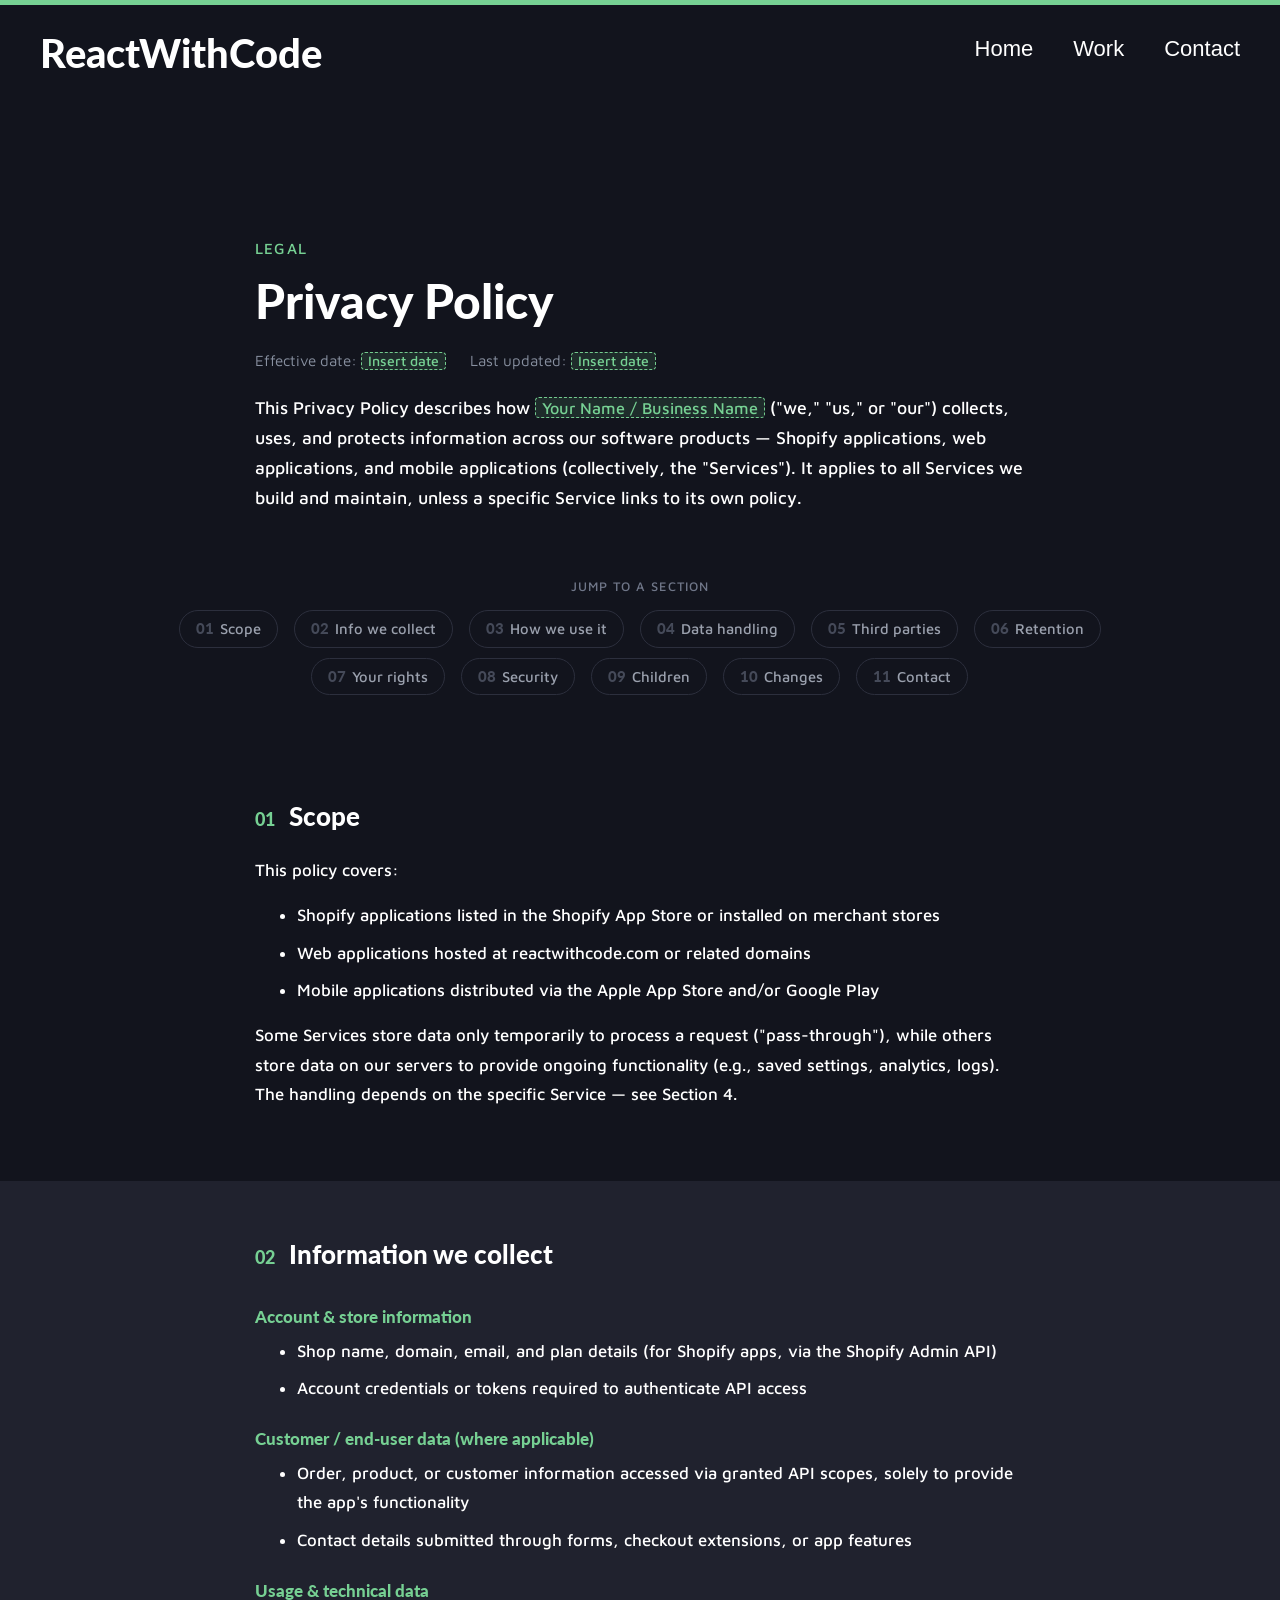
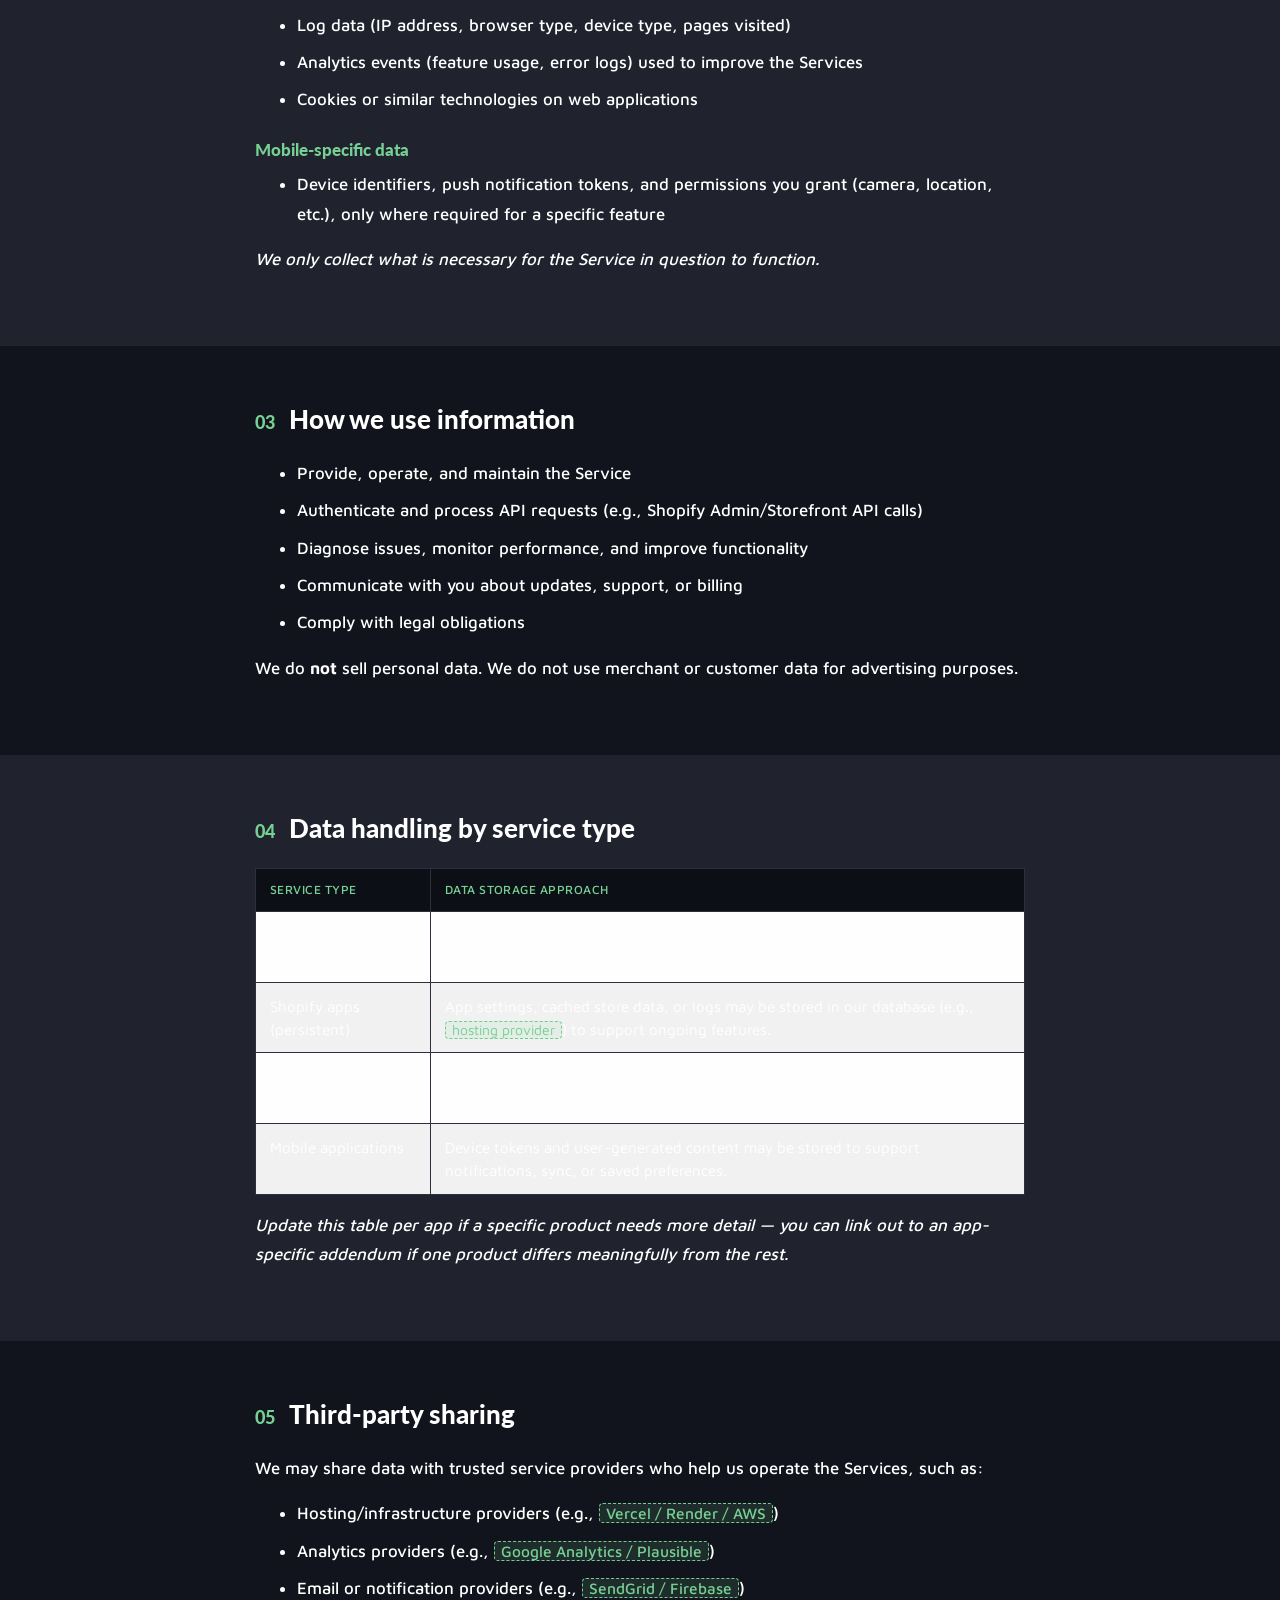
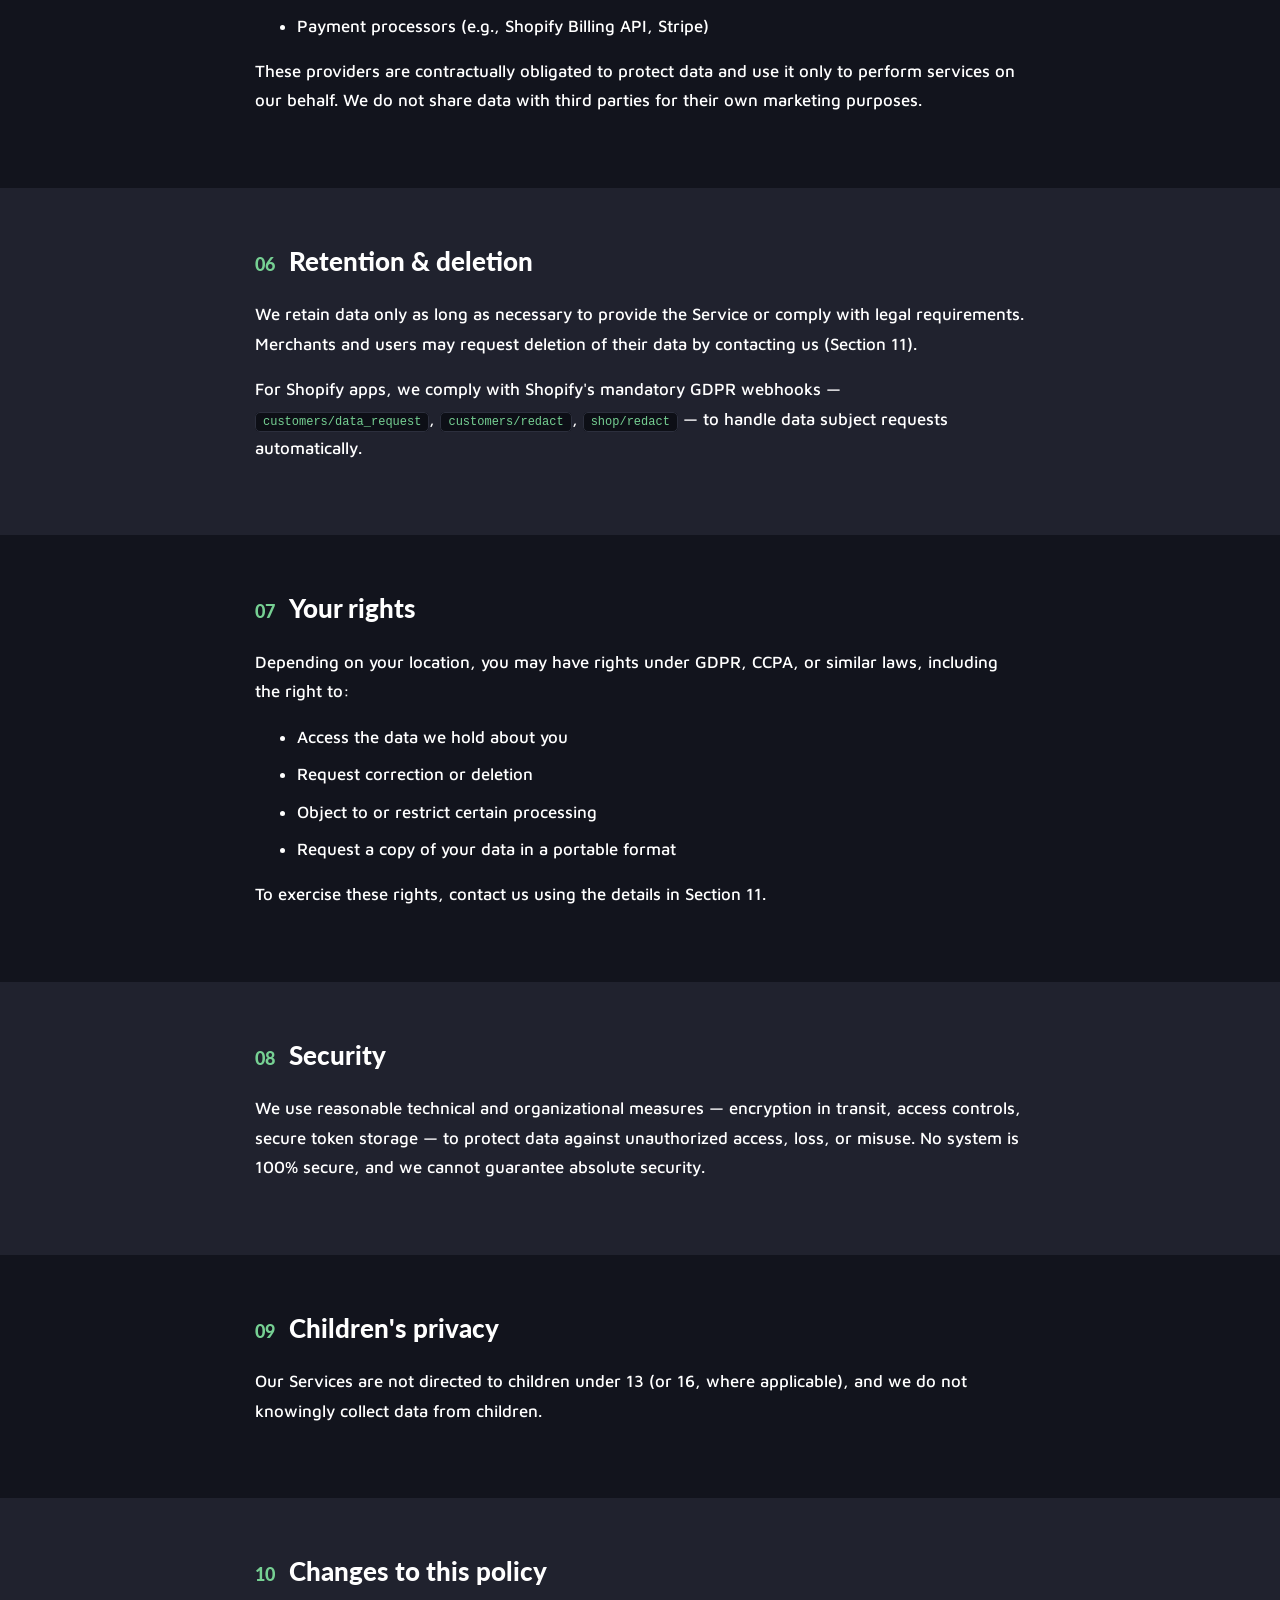
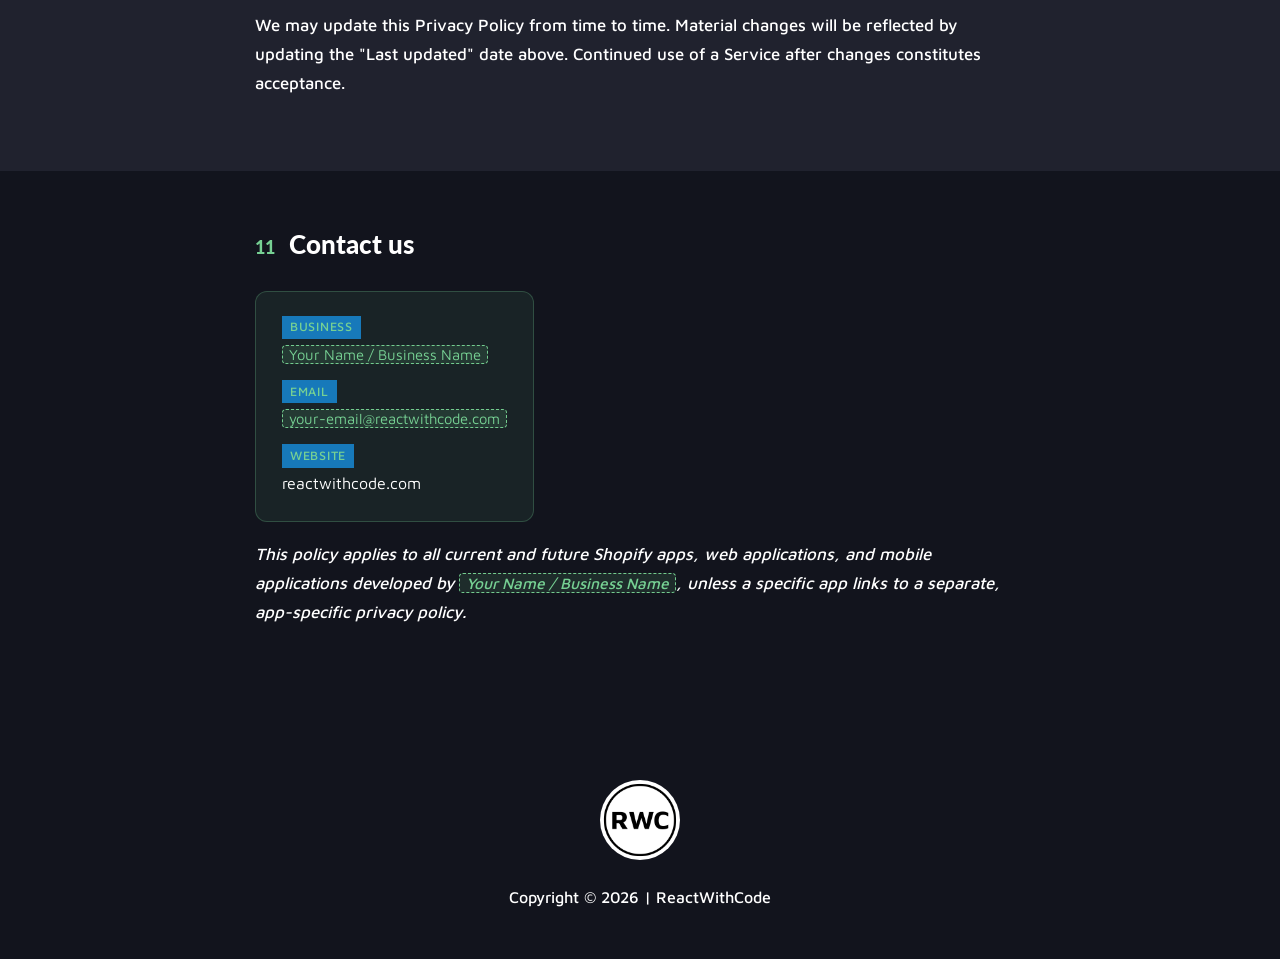
==== privacy-policy.html @ 23c9fe78 "Add privacy policy page" ====
<!DOCTYPE html>
<html>

<head>
	<meta charset="utf-8">
	<meta http-equiv="X-UA-Compatible" content="IE=edge">
	<meta name="viewport" content="width=device-width,initial-scale=1,minimum-scale=1, maximum-scale=1" />
	<title>Privacy Policy | ReactWithCode</title>
	<link rel="icon" type="image/x-icon" href="/assets/images/RWC-logo.png">

	<link rel="stylesheet" href="bower_components/foundation-sites/dist/css/foundation.min.css">
	<script src="bower_components/foundation-sites/dist/js/foundation.min.js" charset="utf-8"></script>
	<script src="bower_components/normalize-css/normalize.css" charset="utf-8"></script>

	<link rel="stylesheet" href="https://maxcdn.bootstrapcdn.com/font-awesome/4.7.0/css/font-awesome.min.css">
	<link href="https://fonts.googleapis.com/css?family=Lato:300,400,700,900" rel="stylesheet">
	<link href="https://fonts.googleapis.com/css?family=Maven+Pro:400,500" rel="stylesheet">
	<link rel="stylesheet" href="assets/fonts/foundation-icons/foundation-icons.css">
	<link rel="stylesheet" href="assets/styles/styles.css">

	<!-- Google tag (gtag.js) -->
	<script async src="https://www.googletagmanager.com/gtag/js?id=G-HP51W07BEM"></script>
	<script>
	  window.dataLayer = window.dataLayer || [];
	  function gtag(){dataLayer.push(arguments);}
	  gtag('js', new Date());
	  gtag('config', 'G-HP51W07BEM');
	</script>

	<style>
		/* ===== Page-specific additions only — everything else inherits assets/styles/styles.css ===== */

		#policy-hero{
			margin-top: 8em;
			background-color: #12141D;
			padding: 0 2em 3em;
		}
		#policy-hero .eyebrow{
			color: #76D093;
			font-family: "Maven Pro", sans-serif;
			font-weight: 500;
			font-size: .95em;
			text-transform: uppercase;
			letter-spacing: .08em;
			margin-bottom: .5em;
		}
		#policy-hero h1{
			color: #fff;
			font-family: "Lato", sans-serif;
			font-weight: 900;
			font-size: 3em;
			margin-bottom: .3em;
		}
		#policy-hero .doc-meta{
			color: #8890a0;
			font-family: "Maven Pro", sans-serif;
			font-size: .95em;
			display: flex;
			gap: 24px;
			flex-wrap: wrap;
			margin-bottom: 1.4em;
		}
		#policy-hero .doc-meta b{ color: #76D093; font-weight: 500; }
		#policy-hero p.intro{
			color: #fff;
			font-family: "Maven Pro", sans-serif;
			font-weight: 500;
			font-size: 1.1em;
			max-width: 70ch;
			line-height: 1.7;
		}

		#policy-toc{
			background-color: #12141D;
			padding: 0 2em 3em;
		}
		#policy-toc .toc-label{
			font-family: "Maven Pro", sans-serif;
			font-weight: 500;
			text-transform: uppercase;
			letter-spacing: .08em;
			font-size: .8em;
			color: #6f7688;
			margin-bottom: 14px;
			text-align: center;
		}
		#policy-toc ul{
			list-style: none;
			margin: 0; padding: 0;
			display: flex;
			flex-wrap: wrap;
			justify-content: center;
			gap: 10px 16px;
		}
		#policy-toc ul li{ padding: 0; }
		#policy-toc a{
			font-family: "Maven Pro", sans-serif;
			font-weight: 500;
			font-size: .92em;
			color: #9aa0ad;
			border: 1px solid #2c2f3d;
			border-radius: 20px;
			padding: 6px 16px;
			display: inline-block;
			transition: color .3s ease, border-color .3s ease;
		}
		#policy-toc a:hover{ color: #76D093; border-color: #76D093; }
		#policy-toc a .n{ font-family: "Lato", sans-serif; font-weight: 900; margin-right: 6px; color: #454a59; }
		#policy-toc a:hover .n{ color: #76D093; }

		.policy-section{
			padding: 3.5em 2em;
		}
		.policy-section:nth-of-type(odd){ background-color: #12141D; }
		.policy-section:nth-of-type(even){ background-color: #20222E; }

		.policy-section .sec-head{
			display: flex;
			align-items: baseline;
			gap: 14px;
			margin-bottom: .8em;
		}
		.policy-section .sec-num{
			font-family: "Lato", sans-serif;
			font-weight: 900;
			color: #76D093;
			font-size: 1.1em;
		}
		.policy-section h2{
			color: #fff;
			font-family: "Lato", sans-serif;
			font-weight: 900;
			font-size: 1.6em;
			text-align: left;
		}
		.policy-section h3.sub{
			color: #76D093;
			font-family: "Lato", sans-serif;
			font-weight: 900;
			font-size: 1.05em;
			margin: 1.4em 0 .5em;
		}
		.policy-section p, .policy-section li{
			color: #fff;
			font-family: "Maven Pro", sans-serif;
			font-weight: 500;
			font-size: 1.05em;
			line-height: 1.75;
		}
		.policy-section ul{ padding-left: 22px; margin-bottom: 1em; }
		.policy-section li{ margin-bottom: 8px; }

		.policy-fill{
			background: rgba(118,208,147,0.12);
			border: 1px dashed #73CB8E;
			color: #76D093;
			padding: 0 6px;
			border-radius: 4px;
			font-family: "Maven Pro", sans-serif;
			font-size: .92em;
		}
		code.policy-inline{
			font-family: monospace;
			background: #0d0f16;
			border: 1px solid #2c2f3d;
			color: #76D093;
			padding: 2px 7px;
			border-radius: 5px;
			font-size: .88em;
		}

		table.policy-matrix{
			width: 100%;
			border-collapse: collapse;
			margin-top: 12px;
			font-size: .95em;
		}
		table.policy-matrix th, table.policy-matrix td{
			border: 1px solid #2c2f3d;
			padding: 12px 14px;
			text-align: left;
			vertical-align: top;
			color: #fff;
			font-family: "Maven Pro", sans-serif;
		}
		table.policy-matrix th{
			background: #0d0f16;
			font-weight: 500;
			color: #76D093;
			font-size: .8em;
			text-transform: uppercase;
			letter-spacing: .04em;
		}

		.policy-note{
			margin-top: 14px;
			font-size: .88em;
			color: #6f7688;
			font-style: italic;
			font-family: "Maven Pro", sans-serif;
		}

		.policy-contact-card{
			display: inline-block;
			background: rgba(118,208,147,0.08);
			border: 1px solid rgba(118,208,147,0.25);
			border-radius: 12px;
			padding: 22px 26px;
			margin-top: 8px;
		}
		.policy-contact-card div{ margin-bottom: 4px; font-size: 1em; color: #fff; font-family: "Maven Pro", sans-serif; }
		.policy-contact-card .label{
			font-family: "Maven Pro", sans-serif;
			font-weight: 500;
			color: #76D093;
			font-size: .78em;
			text-transform: uppercase;
			letter-spacing: .06em;
			margin-bottom: 3px;
		}
		.policy-contact-card a{ color: #fff; }
		.policy-contact-card a:hover{ color: #00C6A7; }

		@media only screen and (max-width: 670px){
			#policy-hero{ margin-top: 6em; padding: 0 1.2em 2em; }
			#policy-hero h1{ font-size: 2em; }
			.policy-section{ padding: 2.4em 1.2em; }
		}
	</style>

</head>

<body>
	<div class="wrapper">

		<div class="thin-bar"></div>

		<nav class="menu-container">
			<input type="checkbox" aria-label="Toggle menu" />
			<span></span>
			<span></span>
			<span></span>

			<a href="/" class="menu-logo">
				<h2>ReactWithCode</h2>
			</a>

			<div class="menu">
				<ul></ul>
				<ul>
					<li><a href="/">Home</a></li>
					<li><a href="/#work">Work</a></li>
					<li><a href="/#footer-cta">Contact</a></li>
				</ul>
			</div>
		</nav>

		<section id="policy-hero">
			<div class="row">
				<div class="small-12 large-8 large-offset-2 columns">
					<div class="eyebrow">Legal</div>
					<h1>Privacy Policy</h1>
					<div class="doc-meta">
						<span>Effective date: <b><span class="policy-fill">Insert date</span></b></span>
						<span>Last updated: <b><span class="policy-fill">Insert date</span></b></span>
					</div>
					<p class="intro">
						This Privacy Policy describes how <span class="policy-fill">Your Name / Business Name</span>
						("we," "us," or "our") collects, uses, and protects information across our software
						products — Shopify applications, web applications, and mobile applications
						(collectively, the "Services"). It applies to all Services we build and maintain,
						unless a specific Service links to its own policy.
					</p>
				</div>
			</div>
		</section>

		<section id="policy-toc">
			<div class="row">
				<div class="small-12 large-10 large-offset-1 columns">
					<div class="toc-label">Jump to a section</div>
					<ul>
						<li><a href="#scope"><span class="n">01</span>Scope</a></li>
						<li><a href="#collect"><span class="n">02</span>Info we collect</a></li>
						<li><a href="#use"><span class="n">03</span>How we use it</a></li>
						<li><a href="#handling"><span class="n">04</span>Data handling</a></li>
						<li><a href="#sharing"><span class="n">05</span>Third parties</a></li>
						<li><a href="#retention"><span class="n">06</span>Retention</a></li>
						<li><a href="#rights"><span class="n">07</span>Your rights</a></li>
						<li><a href="#security"><span class="n">08</span>Security</a></li>
						<li><a href="#children"><span class="n">09</span>Children</a></li>
						<li><a href="#changes"><span class="n">10</span>Changes</a></li>
						<li><a href="#contact"><span class="n">11</span>Contact</a></li>
					</ul>
				</div>
			</div>
		</section>

		<section class="policy-section" id="scope">
			<div class="row">
				<div class="small-12 large-8 large-offset-2 columns">
					<div class="sec-head"><span class="sec-num">01</span><h2>Scope</h2></div>
					<p>This policy covers:</p>
					<ul>
						<li>Shopify applications listed in the Shopify App Store or installed on merchant stores</li>
						<li>Web applications hosted at reactwithcode.com or related domains</li>
						<li>Mobile applications distributed via the Apple App Store and/or Google Play</li>
					</ul>
					<p>Some Services store data only temporarily to process a request ("pass-through"), while others store data on our servers to provide ongoing functionality (e.g., saved settings, analytics, logs). The handling depends on the specific Service — see Section 4.</p>
				</div>
			</div>
		</section>

		<section class="policy-section" id="collect">
			<div class="row">
				<div class="small-12 large-8 large-offset-2 columns">
					<div class="sec-head"><span class="sec-num">02</span><h2>Information we collect</h2></div>

					<h3 class="sub">Account &amp; store information</h3>
					<ul>
						<li>Shop name, domain, email, and plan details (for Shopify apps, via the Shopify Admin API)</li>
						<li>Account credentials or tokens required to authenticate API access</li>
					</ul>

					<h3 class="sub">Customer / end-user data (where applicable)</h3>
					<ul>
						<li>Order, product, or customer information accessed via granted API scopes, solely to provide the app's functionality</li>
						<li>Contact details submitted through forms, checkout extensions, or app features</li>
					</ul>

					<h3 class="sub">Usage &amp; technical data</h3>
					<ul>
						<li>Log data (IP address, browser type, device type, pages visited)</li>
						<li>Analytics events (feature usage, error logs) used to improve the Services</li>
						<li>Cookies or similar technologies on web applications</li>
					</ul>

					<h3 class="sub">Mobile-specific data</h3>
					<ul>
						<li>Device identifiers, push notification tokens, and permissions you grant (camera, location, etc.), only where required for a specific feature</li>
					</ul>

					<p class="policy-note">We only collect what is necessary for the Service in question to function.</p>
				</div>
			</div>
		</section>

		<section class="policy-section" id="use">
			<div class="row">
				<div class="small-12 large-8 large-offset-2 columns">
					<div class="sec-head"><span class="sec-num">03</span><h2>How we use information</h2></div>
					<ul>
						<li>Provide, operate, and maintain the Service</li>
						<li>Authenticate and process API requests (e.g., Shopify Admin/Storefront API calls)</li>
						<li>Diagnose issues, monitor performance, and improve functionality</li>
						<li>Communicate with you about updates, support, or billing</li>
						<li>Comply with legal obligations</li>
					</ul>
					<p>We do <strong>not</strong> sell personal data. We do not use merchant or customer data for advertising purposes.</p>
				</div>
			</div>
		</section>

		<section class="policy-section" id="handling">
			<div class="row">
				<div class="small-12 large-8 large-offset-2 columns">
					<div class="sec-head"><span class="sec-num">04</span><h2>Data handling by service type</h2></div>
					<table class="policy-matrix">
						<thead>
							<tr><th>Service type</th><th>Data storage approach</th></tr>
						</thead>
						<tbody>
							<tr>
								<td>Shopify apps (pass-through)</td>
								<td>Data is processed in-memory or transiently to fulfill a request and is not persisted on our servers beyond what's needed for the transaction.</td>
							</tr>
							<tr>
								<td>Shopify apps (persistent)</td>
								<td>App settings, cached store data, or logs may be stored in our database (e.g., <span class="policy-fill">hosting provider</span>) to support ongoing features.</td>
							</tr>
							<tr>
								<td>Web applications</td>
								<td>User-submitted data and analytics may be stored in our database to provide account features and improve the product.</td>
							</tr>
							<tr>
								<td>Mobile applications</td>
								<td>Device tokens and user-generated content may be stored to support notifications, sync, or saved preferences.</td>
							</tr>
						</tbody>
					</table>
					<p class="policy-note">Update this table per app if a specific product needs more detail — you can link out to an app-specific addendum if one product differs meaningfully from the rest.</p>
				</div>
			</div>
		</section>

		<section class="policy-section" id="sharing">
			<div class="row">
				<div class="small-12 large-8 large-offset-2 columns">
					<div class="sec-head"><span class="sec-num">05</span><h2>Third-party sharing</h2></div>
					<p>We may share data with trusted service providers who help us operate the Services, such as:</p>
					<ul>
						<li>Hosting/infrastructure providers (e.g., <span class="policy-fill">Vercel / Render / AWS</span>)</li>
						<li>Analytics providers (e.g., <span class="policy-fill">Google Analytics / Plausible</span>)</li>
						<li>Email or notification providers (e.g., <span class="policy-fill">SendGrid / Firebase</span>)</li>
						<li>Payment processors (e.g., Shopify Billing API, Stripe)</li>
					</ul>
					<p>These providers are contractually obligated to protect data and use it only to perform services on our behalf. We do not share data with third parties for their own marketing purposes.</p>
				</div>
			</div>
		</section>

		<section class="policy-section" id="retention">
			<div class="row">
				<div class="small-12 large-8 large-offset-2 columns">
					<div class="sec-head"><span class="sec-num">06</span><h2>Retention &amp; deletion</h2></div>
					<p>We retain data only as long as necessary to provide the Service or comply with legal requirements. Merchants and users may request deletion of their data by contacting us (Section 11).</p>
					<p>For Shopify apps, we comply with Shopify's mandatory GDPR webhooks — <code class="policy-inline">customers/data_request</code>, <code class="policy-inline">customers/redact</code>, <code class="policy-inline">shop/redact</code> — to handle data subject requests automatically.</p>
				</div>
			</div>
		</section>

		<section class="policy-section" id="rights">
			<div class="row">
				<div class="small-12 large-8 large-offset-2 columns">
					<div class="sec-head"><span class="sec-num">07</span><h2>Your rights</h2></div>
					<p>Depending on your location, you may have rights under GDPR, CCPA, or similar laws, including the right to:</p>
					<ul>
						<li>Access the data we hold about you</li>
						<li>Request correction or deletion</li>
						<li>Object to or restrict certain processing</li>
						<li>Request a copy of your data in a portable format</li>
					</ul>
					<p>To exercise these rights, contact us using the details in Section 11.</p>
				</div>
			</div>
		</section>

		<section class="policy-section" id="security">
			<div class="row">
				<div class="small-12 large-8 large-offset-2 columns">
					<div class="sec-head"><span class="sec-num">08</span><h2>Security</h2></div>
					<p>We use reasonable technical and organizational measures — encryption in transit, access controls, secure token storage — to protect data against unauthorized access, loss, or misuse. No system is 100% secure, and we cannot guarantee absolute security.</p>
				</div>
			</div>
		</section>

		<section class="policy-section" id="children">
			<div class="row">
				<div class="small-12 large-8 large-offset-2 columns">
					<div class="sec-head"><span class="sec-num">09</span><h2>Children's privacy</h2></div>
					<p>Our Services are not directed to children under 13 (or 16, where applicable), and we do not knowingly collect data from children.</p>
				</div>
			</div>
		</section>

		<section class="policy-section" id="changes">
			<div class="row">
				<div class="small-12 large-8 large-offset-2 columns">
					<div class="sec-head"><span class="sec-num">10</span><h2>Changes to this policy</h2></div>
					<p>We may update this Privacy Policy from time to time. Material changes will be reflected by updating the "Last updated" date above. Continued use of a Service after changes constitutes acceptance.</p>
				</div>
			</div>
		</section>

		<section class="policy-section" id="contact">
			<div class="row">
				<div class="small-12 large-8 large-offset-2 columns">
					<div class="sec-head"><span class="sec-num">11</span><h2>Contact us</h2></div>
					<div class="policy-contact-card">
						<div class="label">Business</div>
						<div><span class="policy-fill">Your Name / Business Name</span></div>
						<div class="label" style="margin-top:10px;">Email</div>
						<div><span class="policy-fill">your-email@reactwithcode.com</span></div>
						<div class="label" style="margin-top:10px;">Website</div>
						<div><a href="https://reactwithcode.com">reactwithcode.com</a></div>
					</div>
					<p class="policy-note" style="margin-top:18px;">This policy applies to all current and future Shopify apps, web applications, and mobile applications developed by <span class="policy-fill">Your Name / Business Name</span>, unless a specific app links to a separate, app-specific privacy policy.</p>
				</div>
			</div>
		</section>

		<footer id="footer">
			<div class="row text-center">
				<div class="small-12 medium-6 medium-offset-3 columns">
					<img src="assets/images/RWC-logo.png" alt="ReactWithCode Logo" class="footer-logo">
					<p id="copyright">Copyright &copy; 2026 | ReactWithCode</p>
				</div>
			</div>
		</footer>

	</div>
</body>

</html>
---- assets/styles/styles.css ----
@import url('https://fonts.googleapis.com/css?family=Roboto:100,300,300i,400,700');

/*********** Global Styles********/

body, html {
		background-color: #12141D;
}

h1, h2, h3, h4, h5, h6 {
	font-family: "Lato", sans-serif !important;
	font-weight: 900 !important;
}

.wrapper {
	background: #12141D
}

.img-circle {
		border-radius: 50%;
}

.my-button {
		font-size: 1em;
		line-height: normal;
		text-transform: uppercase;
		font-family: 'Lato', sans-serif;
		font-weight: 900;
		-webkit-transition: all .3s ease-in-out;
		transition: all .3s ease-in-out, color 0.2s 0.3s;
		letter-spacing: 0;
		border-radius: 45px;
		height: auto;
		padding: .8em 2.1em;
}

.my-button:hover {
	cursor: pointer;
	padding: .8em 2.7em;
}

.my-button:active,
.my-button:focus,
.my-button.active {
  background-image: none;
  outline: 0;
  -webkit-box-shadow: none;
          box-shadow: none;
}

.cf-turnstile {
	margin: -10px 0 15px 0;
}

/*#my-modal {
	display: none;
}

.my-form {
	margin-top: 20em;
}

.custombox-content {
	background: #212332;
}*/

/**********************************/

/* Navbar */


body {
	overflow-x: hidden;
	font-family: Sans-Serif;
	margin: 0;
  }
  
  .menu-container {
	position: relative;
	display: flex;
	align-items: center;
	margin-bottom: 20px;
	background: #12141d;
	color: #ffffff;
	padding: 20px;
	z-index: 1;
	-webkit-user-select: none;
	user-select: none;
	box-sizing: border-box;
  }
  
  .menu-logo {
	line-height: 0;
	margin: 0 20px;
  }
  
  .menu-logo img {
	max-height: 40px;
	max-width: 100px;
	flex-shrink: 0;
  }
  
  .menu-container a {
	text-decoration: none;
	color: #12141d;
	transition: color 0.3s ease;
  }
  
  .menu-container a:hover {
	color: #00C6A7;
  }
  
  .menu-container input {
	display: block;
	width: 35px;
	height: 25px;
	margin: 0;
	position: absolute;
	cursor: pointer;
	opacity: 0; /* hide this */
	z-index: 2; /* and place it over the hamburger */
	-webkit-touch-callout: none;
  }
  
  /* Burger menu */
  .menu-container span {
	display: block;
	width: 33px;
	height: 4px;
	margin-bottom: 5px;
	position: relative;
	background: #ffffff;
	border-radius: 3px;
	z-index: 1;
	transform-origin: 4px 0px;
	transition: transform 0.5s cubic-bezier(0.77,0.2,0.05,1.0),
				background 0.5s cubic-bezier(0.77,0.2,0.05,1.0),
				opacity 0.55s ease;
  }
  
  .menu-container span:first-child {
	transform-origin: 0% 0%;
  }
  
  .menu-container span:nth-child(3) {
	transform-origin: 0% 100%;
  }
  
  .menu-container input:checked ~ span {
	opacity: 1;
	transform: rotate(45deg) translate(3px,-1px);
	background: #12141d;
  }
  
  .menu-container input:checked ~ span:nth-child(4) {
	opacity: 0;
	transform: rotate(0deg) scale(0.2, 0.2);
  }
  
  .menu-container input:checked ~ span:nth-child(3) {
	transform: rotate(-45deg) translate(-5px,11px);
  }
  
  .menu ul {
	list-style: none;
  }
  
  .menu li {
	padding: 10px 0;
	font-size: 22px;
  }
  
  /* mobile styles */
  @media only screen and (max-width: 670px) { 
	.menu-container {
	  flex-direction: column;
	  align-items: flex-end;
	}
	
	.menu-logo {
	  position: absolute;
	  left: 0;
	  top: 50%;
	  transform: translateY(-50%);
	}
  
	.menu-logo img {
	  max-height: 30px;
	}
  
	.menu {
	  position: absolute;
	  box-sizing: border-box;
	  width: 300px;
	  right: -300px;
	  top: 0;
	  margin: -20px;
	  padding: 75px 50px 50px;
	  background: #ffffff;
	  -webkit-font-smoothing: antialiased;
	  /* to stop flickering of text in safari */
	  transform-origin: 0% 0%;
	  transform: translateX(0%);
	  transition: transform 0.5s cubic-bezier(0.77,0.2,0.05,1.0);
	}
  
	.menu-container input:checked ~ .menu {
	  transform: translateX(-100%);
	}

	.my-button {
		font-size: 0.8em;
	}
  }

  .modal {
    display: none; /* Hidden by default */
    position: fixed; /* Stay in place */
    z-index: 1; /* Sit on top */
    padding-top: 100px; /* Location of the box */
    left: 0;
    top: 0;
    width: 100%; /* Full width */
    height: 100%; /* Full height */
    overflow: auto; /* Enable scroll if needed */
    background-color: rgb(0,0,0); /* Fallback color */
    background-color: rgba(0,0,0,0.4); /* Black w/ opacity */
}

/* Modal Content */
.modal-content {
    background-color: #fefefe;
    margin: auto;
    padding: 20px;
    border: 1px solid #888;
    width: 50%;
}

/* The Close Button */
.close {
    color: #aaaaaa;
    float: right;
    font-size: 28px;
    font-weight: bold;
}

.close:hover,
.close:focus {
    color: #000;
    text-decoration: none;
    cursor: pointer;
}
  
  /* desktop styles */
  @media only screen and (min-width: 671px) { 
	.menu-container {
	  width: 100%;
	}
  
	.menu-container a {
	  color: #ffffff;
	}
  
	.menu-container input {
	  display: none;
	}
  
	/* Burger menu */
	.menu-container span {
	  display: none;
	}
  
	.menu {
	  position: relative;
	  width: 100%;
	  display: flex;
	  justify-content: space-between;
	}
  
	.menu ul {
	  display: flex;
	  padding: 0;
	}
  
	.menu li {
	  padding: 0 20px;
	}

	.my-button {
		font-size: 1em;
	}

  }


/*** thin bar ***/

.thin-bar {
		border-bottom: 5px solid rgb(118,208,147);
}


/*** About Section ***/

#about {
		margin-top: 10em;
		/* border: 1px solid #20222E; */
		background-color:  #12141D;
		padding-bottom: 1em;
}

#about img {
		max-width: 15em;
		position: relative;
		bottom: 7.5em;
}

#about .details {
		margin-top: -2em;
}

#about h2 {
		color: #fff;
		font-size: 3.8em;
		padding-bottom: 1em;
}

#about span {
		font-weight: 300;
		font-size: .7em;
}

#about h5 {
		color: #fff;
}

#about p {
		margin-top: 1em;
		color: #fff;
		font-family: "roboto";
		font-weight: 300;
}

.cta .cta-button {
		color: white;
		text-transform: uppercase;
		/* border: 2px solid #73CB8E; */
		border-radius: 50px;
		background: #73CB8E; 
}

.cta .cta-button:hover, .cta .cta-button:focus {
		box-shadow: 0 5px 11px 0 rgba(0, 0, 0, 0.18), 0 4px 14px 1px rgba(0, 0, 0, 0.15);
		background-color: white;
		color: #73CB8E;
}

#about i {
	margin-top: 2em;
}

.fa {
	font-size: 1.2em;
	padding: 0.1em 0.4em;
	color: #fff;
}

.fa:hover {
	cursor: pointer;
}

/*** Experience ***/
#experience {
	background-color: #20222E;
	padding: 6em 4em 5.6em;
}

#experience h2 {
	color: #fff;
	margin-bottom: .7em;
}

#experience .tag-line {
	color: white;
	font-size: 1.4em;
}

#experience i {
	color: #76D093;
	font-size: 4em;
}

#experience h3 {
	color: #fff;
}

.experience-topics p {
	color: #fff;
	font-family: "Maven pro", sans-serif;
	/*font-weight: 500;*/
}

.experience-topics ul li {
	list-style: none;
	color: #bbd2ff;
	font-family: "Maven pro", sans-serif;
	font-weight: 500;
}

/*** work ***/
#work {
	padding: 6em 4em 3em;
	background-color: #12141D;
}

#work h2 {
	color: #76D093;
	margin-bottom: .7em;
}


#work .tag-line {
	color: #fff;
	font-size: 1.4em;
	margin-bottom: 4em;
}

#work .work-row {
	margin-bottom: 5.5em;
}

.details h3 {
	color: #fff;
	text-transform: uppercase;
}

.details .platform{
	font-size: 0.8em;
	text-transform: uppercase;
	margin: 2em 0 -0.1em;
	font-family: "Maven pro", sans-serif;
	font-weight: 500;
	color: #76D093;
}

.details i {
	color: #76D093;
	margin-right: 1em;
}

.details p {
	color: #fff;
	font-family: "Maven pro", sans-serif;
	font-weight: 500;
	font-size: 1.2em;
	margin-bottom: 1.8em;
}

.details a, .details a:link, .details a:active{
		color:  #fff;
		/* border: 2px solid #76D093 !important; */
		background-color: #76D093;
}

.details a:hover, .details a:focus {
		/*box-shadow: 0 5px 11px 0 rgba(0, 0, 0, 0.18), 0 4px 14px 1px rgba(0, 0, 0, 0.15);*/
		background-color: #fff !important; 
		color:  #76D093;
}

label {
	color: #fff;
	font-family: "Maven pro", sans-serif;
	font-weight: 500;
	font-size: 1.2em;
	margin-bottom: 1em;
}

/*** teaching ***/
#teaching {
	padding: 6em 4em 3em;
}

#teaching h2 {
	color: #fff;
}

#teaching .tag-line {
	color: #fff;
	font-size: 1.4em;
}

#teaching .teaching-domains {
	height: 500px;
	width: auto;
	margin-top: -4em;
	margin-bottom: 2em;
}

/* Mobile responsive for teaching section */
@media only screen and (max-width: 670px) {
	#teaching {
		padding: 4em 2em 2em;
	}
	
	#teaching .tag-line {
		font-size: 1.1em;
		margin-bottom: 2em;
	}
	
	#teaching .teaching-domains {
		height: 350px;
		width: 100%;
		margin-top: -2em;
		overflow: hidden;
		margin-bottom: 2em;
	}
}





















/*** Footer Call-to-action ***/
#footer-cta {
	background-color: #20222E;
	padding: 6em 4em 5.6em;
}

#footer-cta h2 {
	color: white;
}

#footer-cta p {
	color: #fff;
	font-family: "Maven pro", sans-serif;
	font-weight: 500;
	font-size: 1.2em;
}

#startButtonDiv {
	margin-top: 3em;
}

#footer-cta a {
	background:  #76D093;
	/* border: 2px solid #fff; */
	border-radius: 45px; 
	color:  #fff;
}

#footer-cta a:hover {
	background:   #fff;
	color:  #76D093;
	box-shadow: 0 5px 11px 0 rgba(0, 0, 0, 0.18), 0 4px 14px 1px rgba(0, 0, 0, 0.15);
}

#footer-cta button {
	background:  #76D093;
	/* border: 2px solid #fff; */
	border-radius: 45px; 
	color:  #fff;
}

#footer-cta button:hover {
	background:   #fff;
	color:  #76D093;
	box-shadow: 0 5px 11px 0 rgba(0, 0, 0, 0.18), 0 4px 14px 1px rgba(0, 0, 0, 0.15);
}

/*** footer starts ***/

#footer {
	padding: 5em 4em 2em;
}

#footer #logo {
	background-color: #76D093;
	border-radius: 50%;
	color: #fff;
	padding: .4em;
	font-family: "Maven pro", sans-serif;
	font-size: 1.6em;
	font-weight: 500;
	display: inline;
}

#footer .footer-logo {
	width: 80px;
	height: 80px;
	margin-bottom: 1em;
	border-radius: 50%;
	background-color: #fff;
	display: block;
	margin-left: auto;
	margin-right: auto;
}

#footer #copyright {
	margin-top: 1.6em;
	font-family: "Maven pro", sans-serif;
	font-weight: 500;
	color: #fff;
}

/* Small addition for the footer legal link — not part of the base stylesheet */
#footer .footer-links{
	margin-top: .8em;
	margin-bottom: .4em;
}
#footer .footer-links a{
	color: #9aa0ad;
	font-family: "Maven Pro", sans-serif;
	font-weight: 500;
	font-size: .9em;
	transition: color .3s ease;
}
#footer .footer-links a:hover{
	color: #76D093;
}
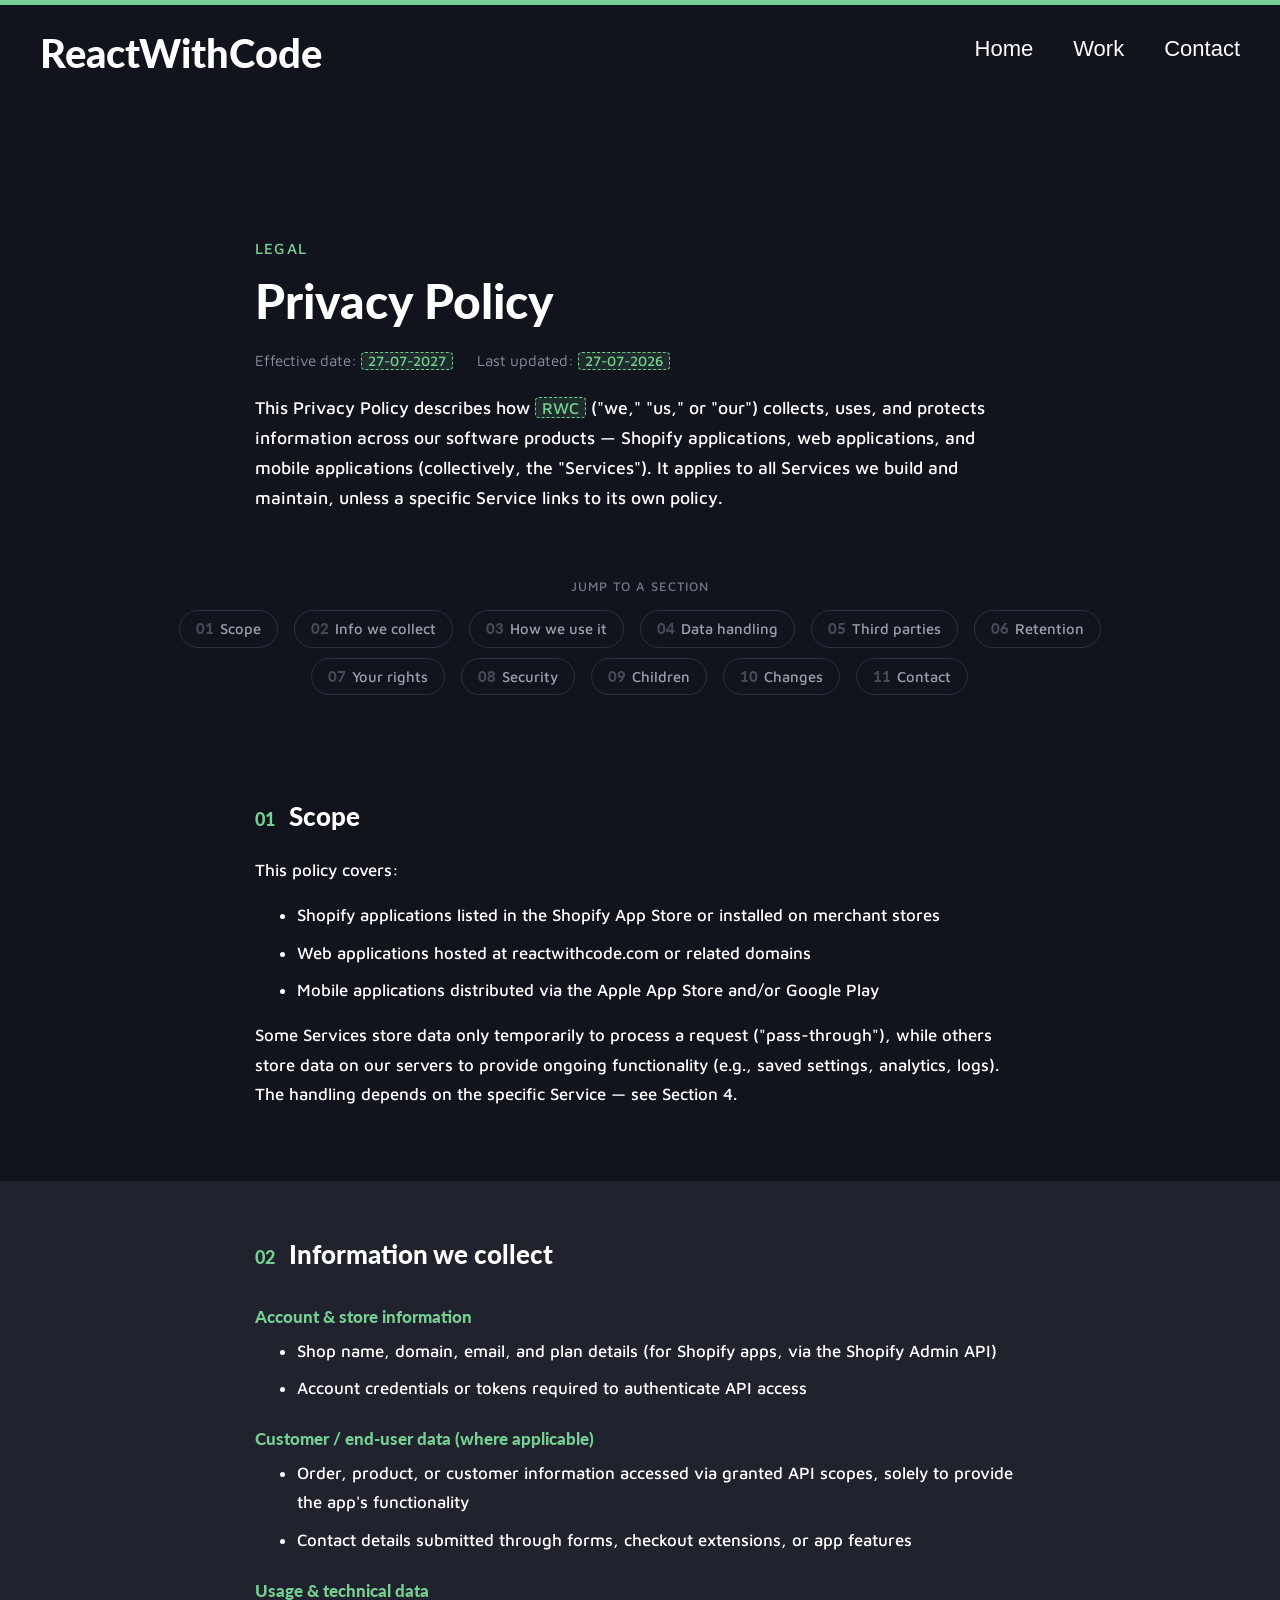
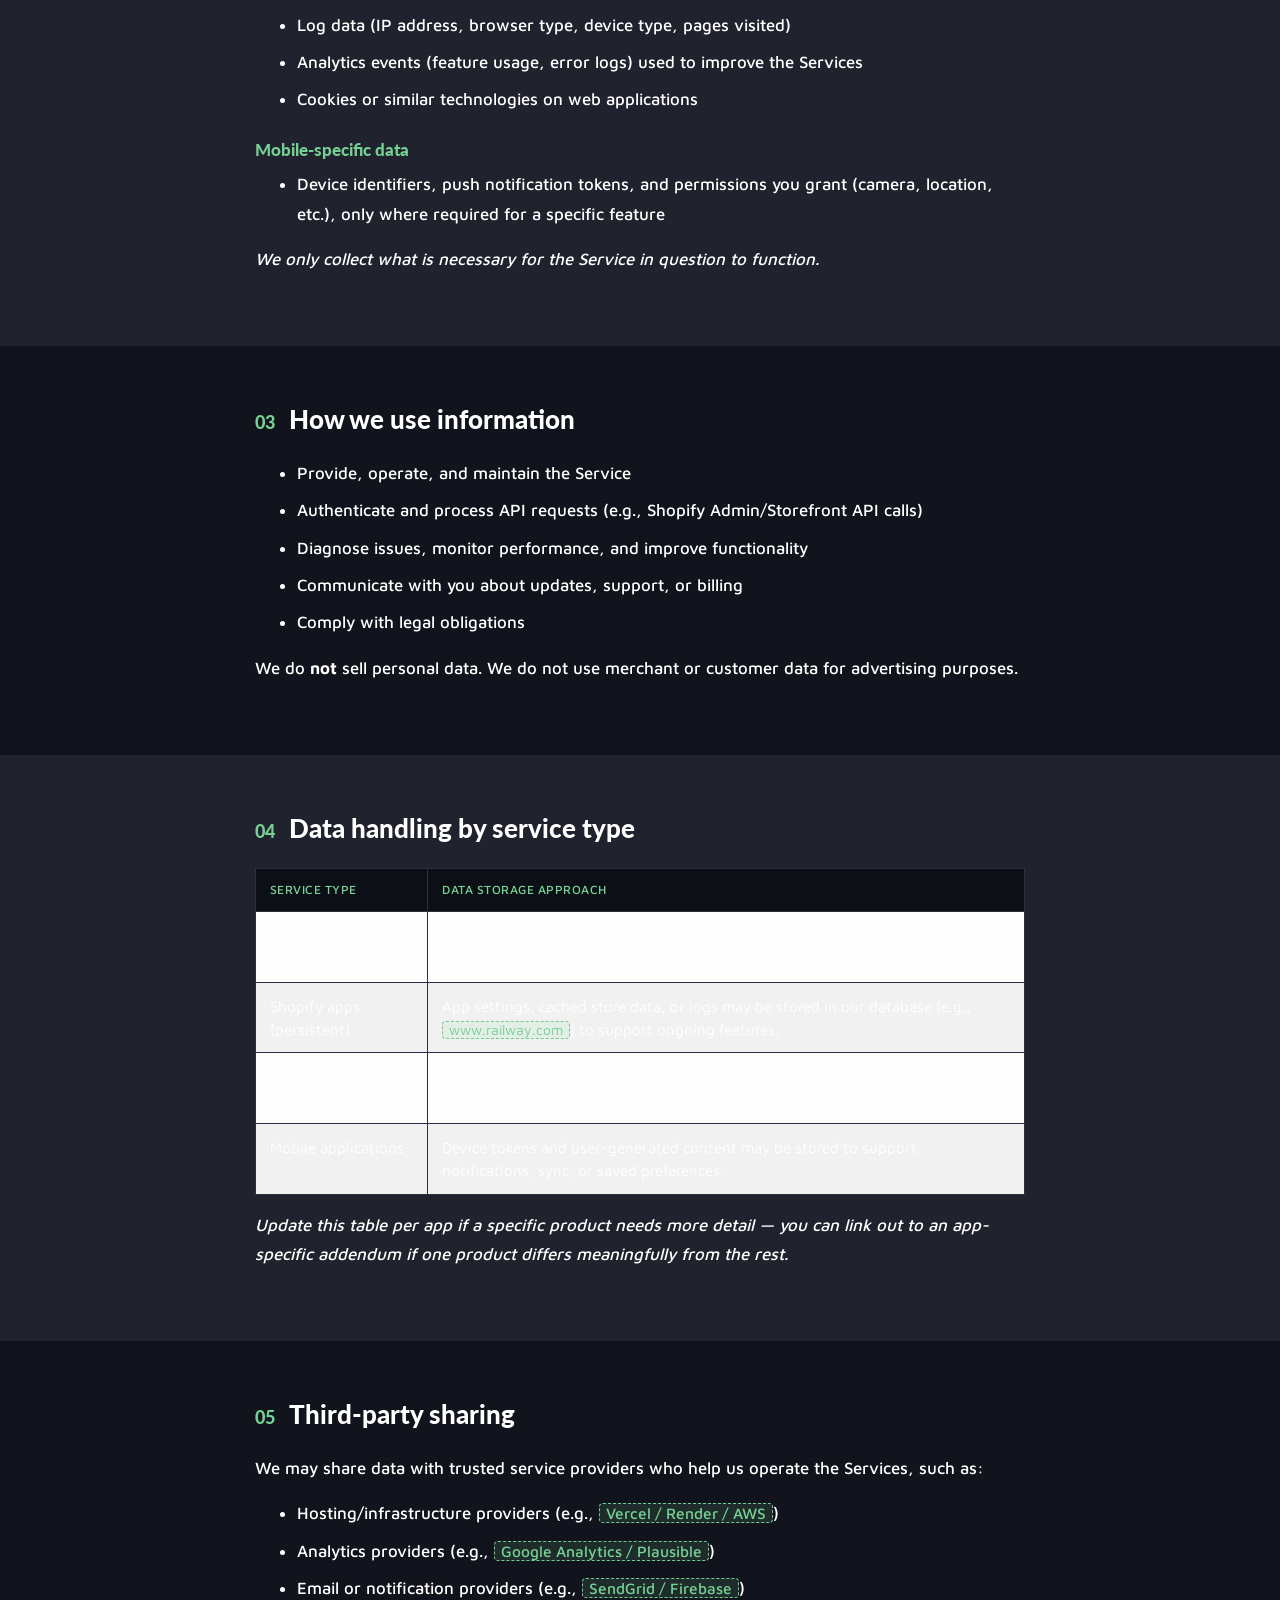
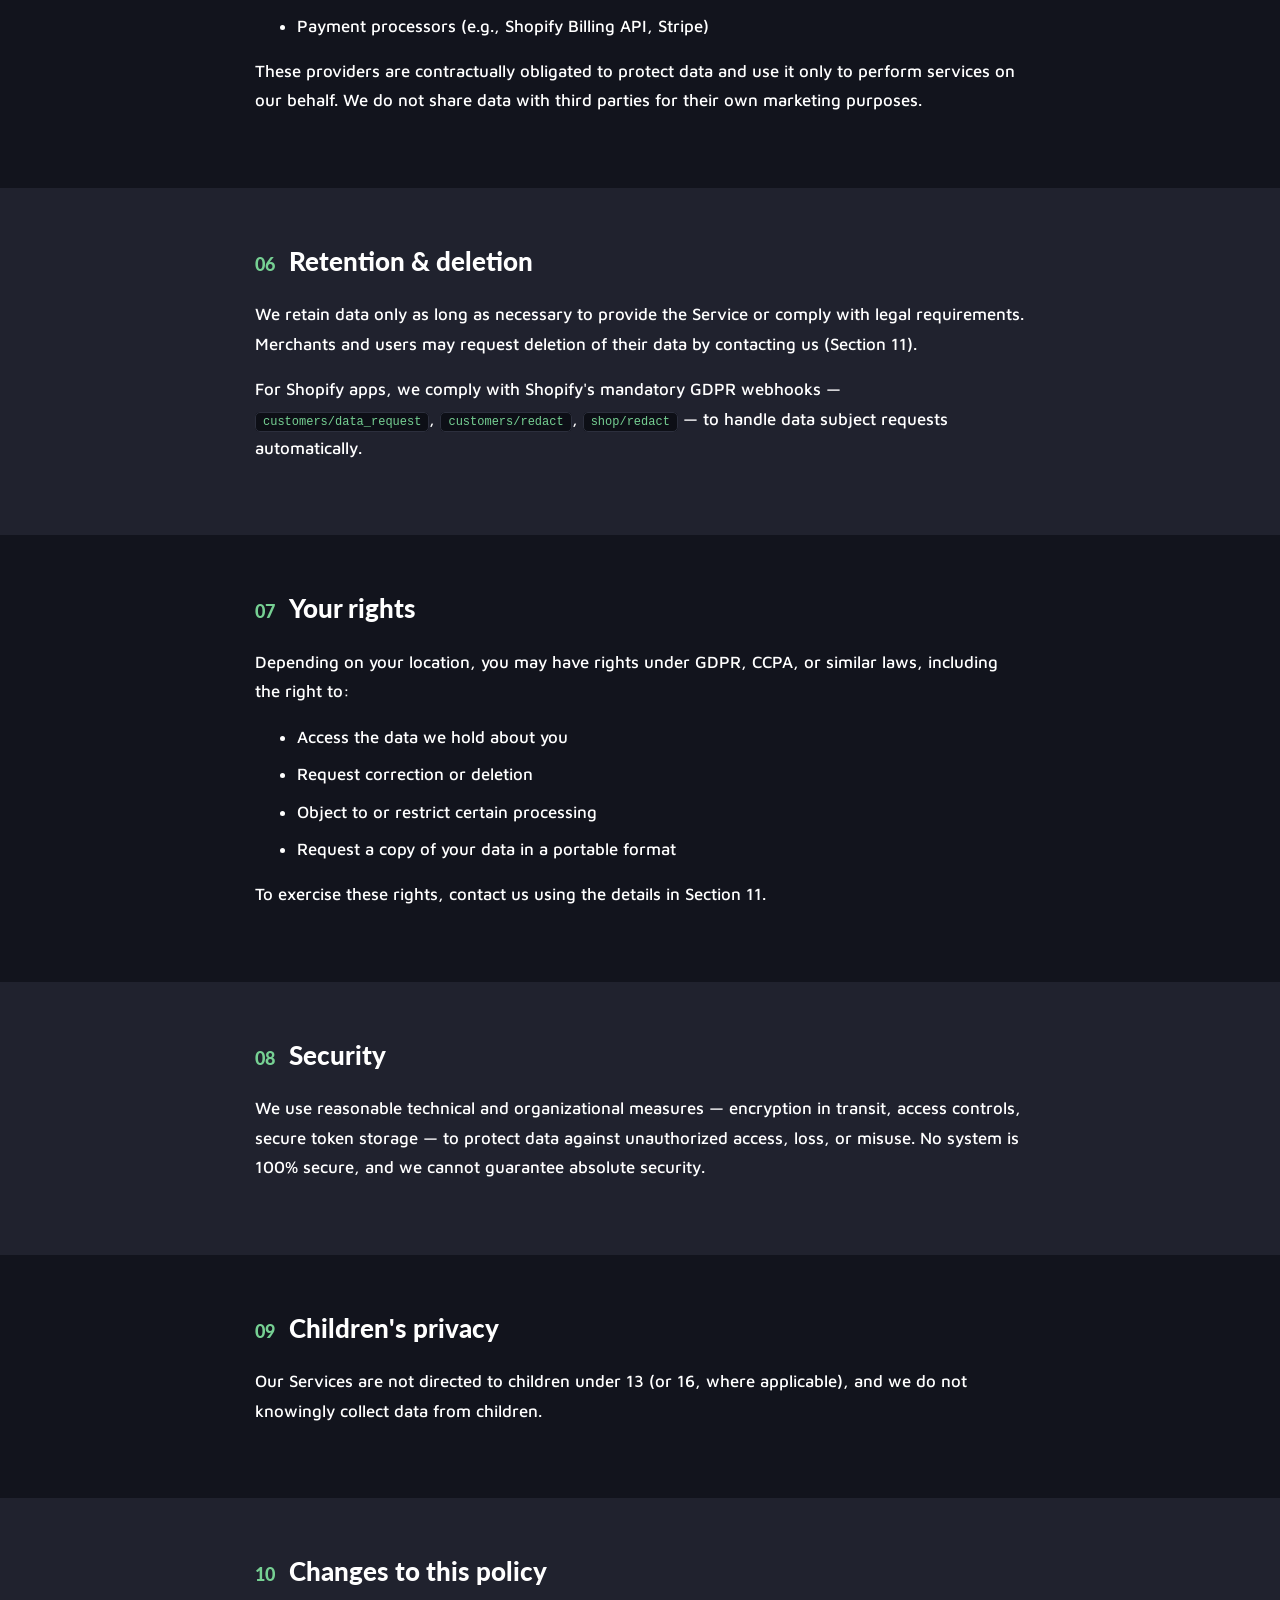
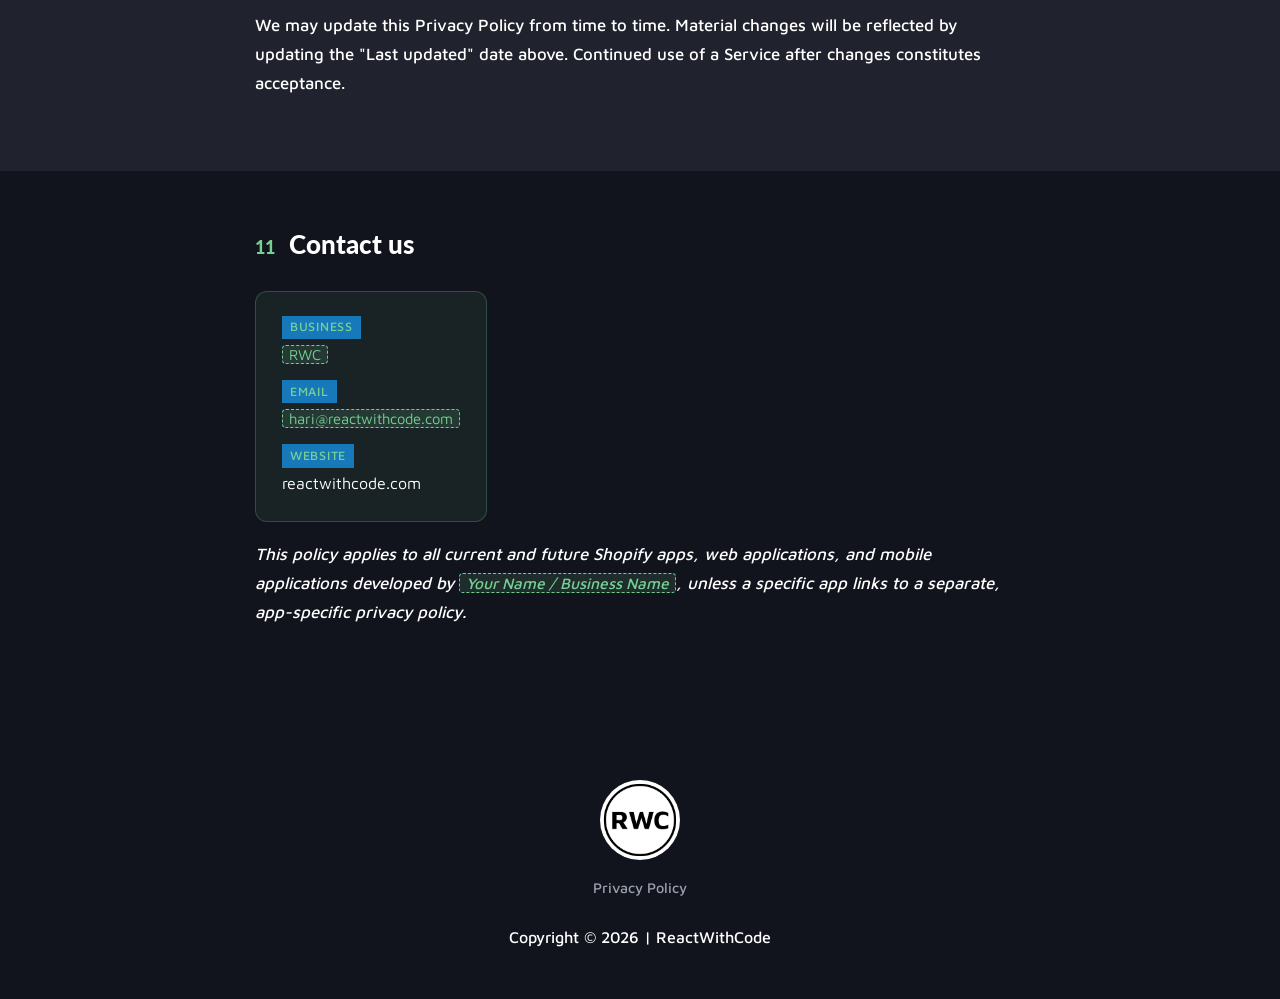
==== commit dbec6516: "update privacy policy page" ====
--- a/privacy-policy.html
+++ b/privacy-policy.html
@@ -261,11 +261,11 @@
 					<div class="eyebrow">Legal</div>
 					<h1>Privacy Policy</h1>
 					<div class="doc-meta">
-						<span>Effective date: <b><span class="policy-fill">Insert date</span></b></span>
-						<span>Last updated: <b><span class="policy-fill">Insert date</span></b></span>
+						<span>Effective date: <b><span class="policy-fill">27-07-2027</span></b></span>
+						<span>Last updated: <b><span class="policy-fill">27-07-2026</span></b></span>
 					</div>
 					<p class="intro">
-						This Privacy Policy describes how <span class="policy-fill">Your Name / Business Name</span>
+						This Privacy Policy describes how <span class="policy-fill">RWC</span>
 						("we," "us," or "our") collects, uses, and protects information across our software
 						products — Shopify applications, web applications, and mobile applications
 						(collectively, the "Services"). It applies to all Services we build and maintain,
@@ -376,7 +376,7 @@
 							</tr>
 							<tr>
 								<td>Shopify apps (persistent)</td>
-								<td>App settings, cached store data, or logs may be stored in our database (e.g., <span class="policy-fill">hosting provider</span>) to support ongoing features.</td>
+								<td>App settings, cached store data, or logs may be stored in our database (e.g., <span class="policy-fill">www.railway.com</span>) to support ongoing features.</td>
 							</tr>
 							<tr>
 								<td>Web applications</td>
@@ -468,9 +468,9 @@
 					<div class="sec-head"><span class="sec-num">11</span><h2>Contact us</h2></div>
 					<div class="policy-contact-card">
 						<div class="label">Business</div>
-						<div><span class="policy-fill">Your Name / Business Name</span></div>
+						<div><span class="policy-fill">RWC</span></div>
 						<div class="label" style="margin-top:10px;">Email</div>
-						<div><span class="policy-fill">your-email@reactwithcode.com</span></div>
+						<div><span class="policy-fill">hari@reactwithcode.com</span></div>
 						<div class="label" style="margin-top:10px;">Website</div>
 						<div><a href="https://reactwithcode.com">reactwithcode.com</a></div>
 					</div>
@@ -483,6 +483,9 @@
 			<div class="row text-center">
 				<div class="small-12 medium-6 medium-offset-3 columns">
 					<img src="assets/images/RWC-logo.png" alt="ReactWithCode Logo" class="footer-logo">
+                    <div class="footer-links">
+						<a href="/privacy-policy.html">Privacy Policy</a>
+					</div>
 					<p id="copyright">Copyright &copy; 2026 | ReactWithCode</p>
 				</div>
 			</div>
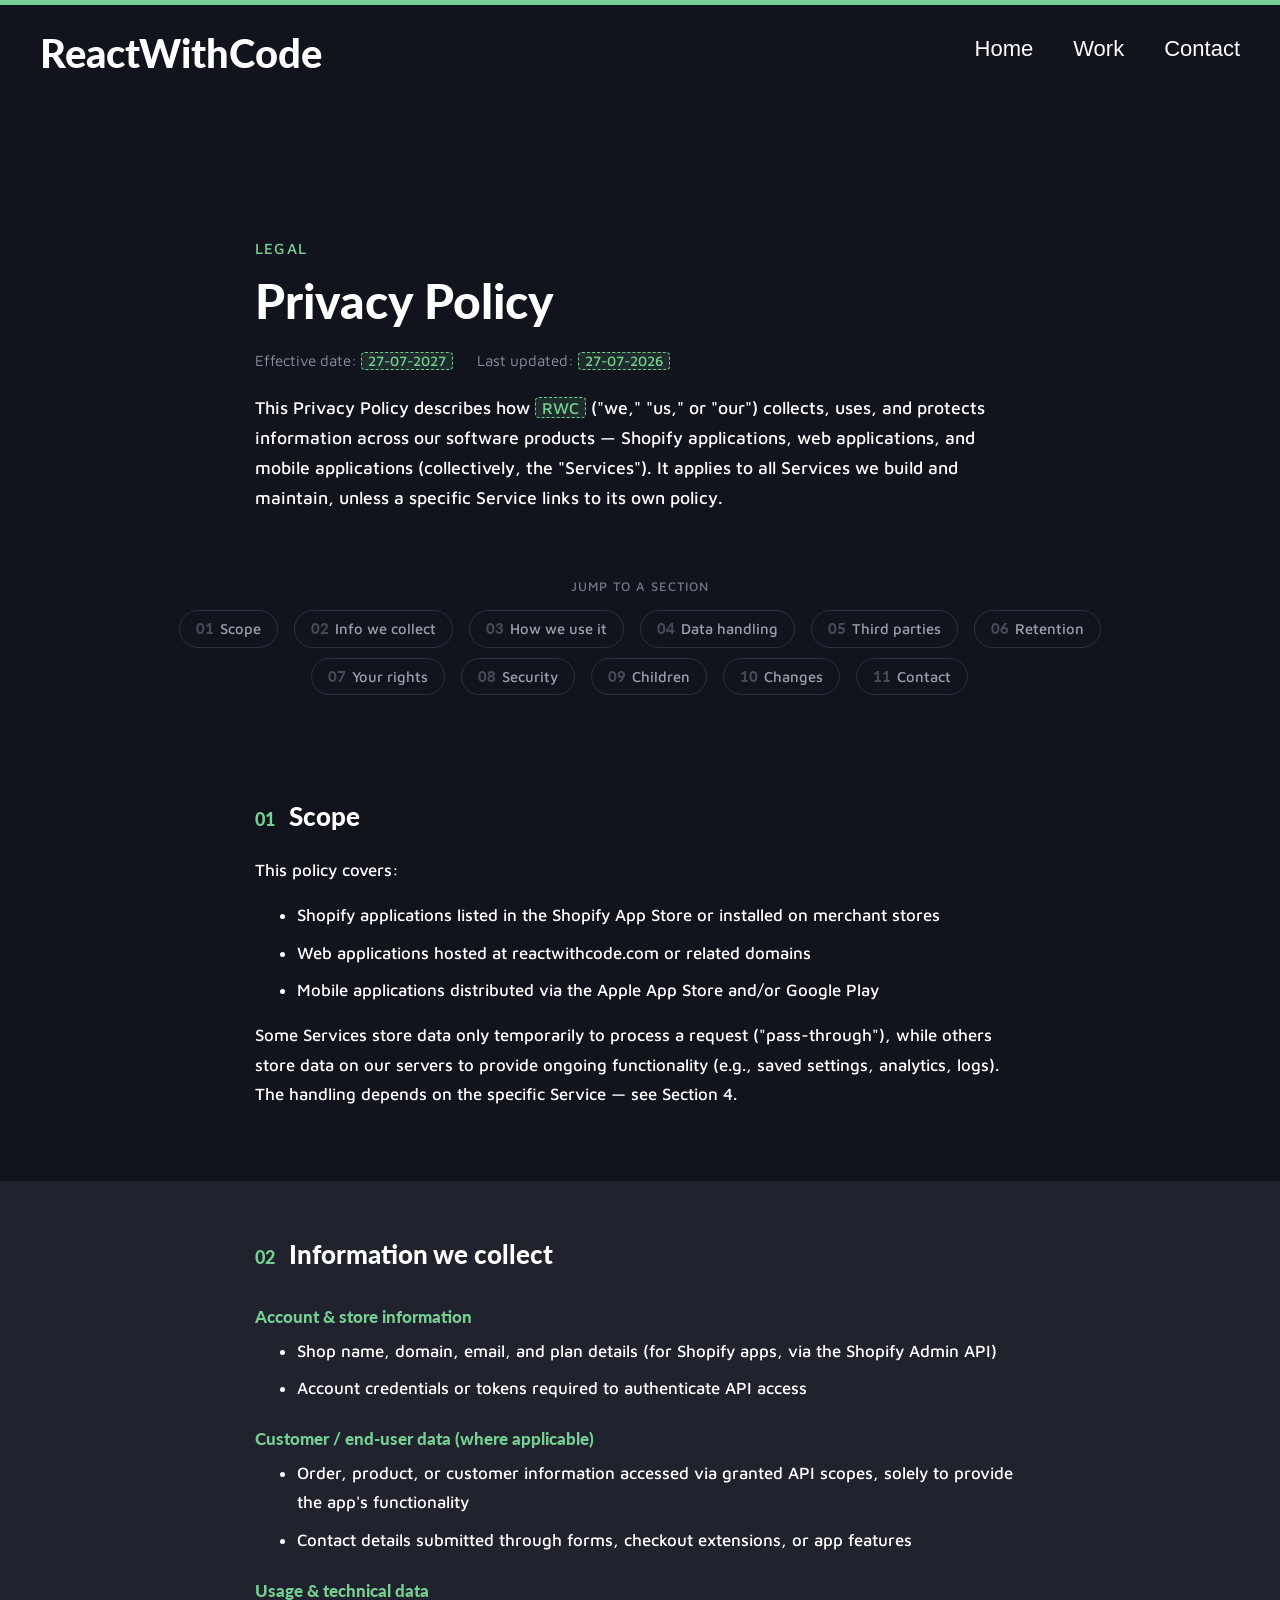
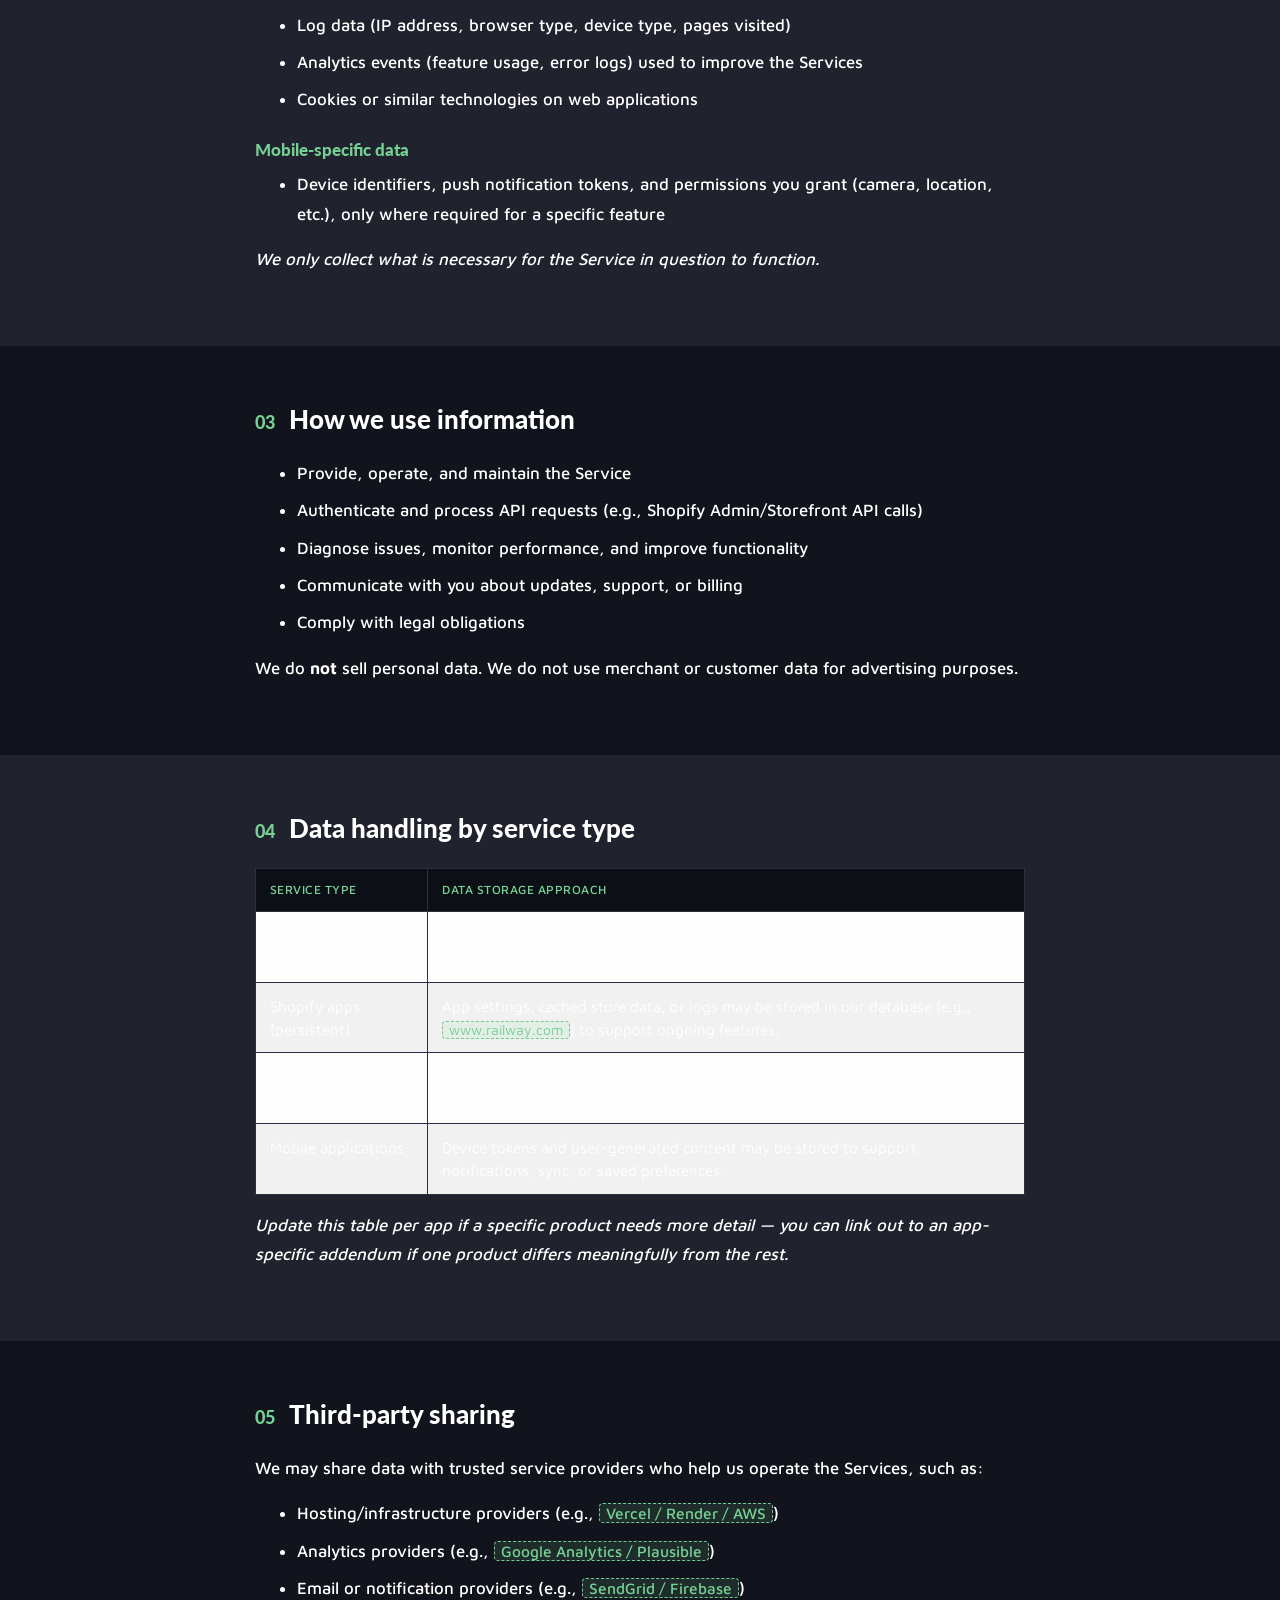
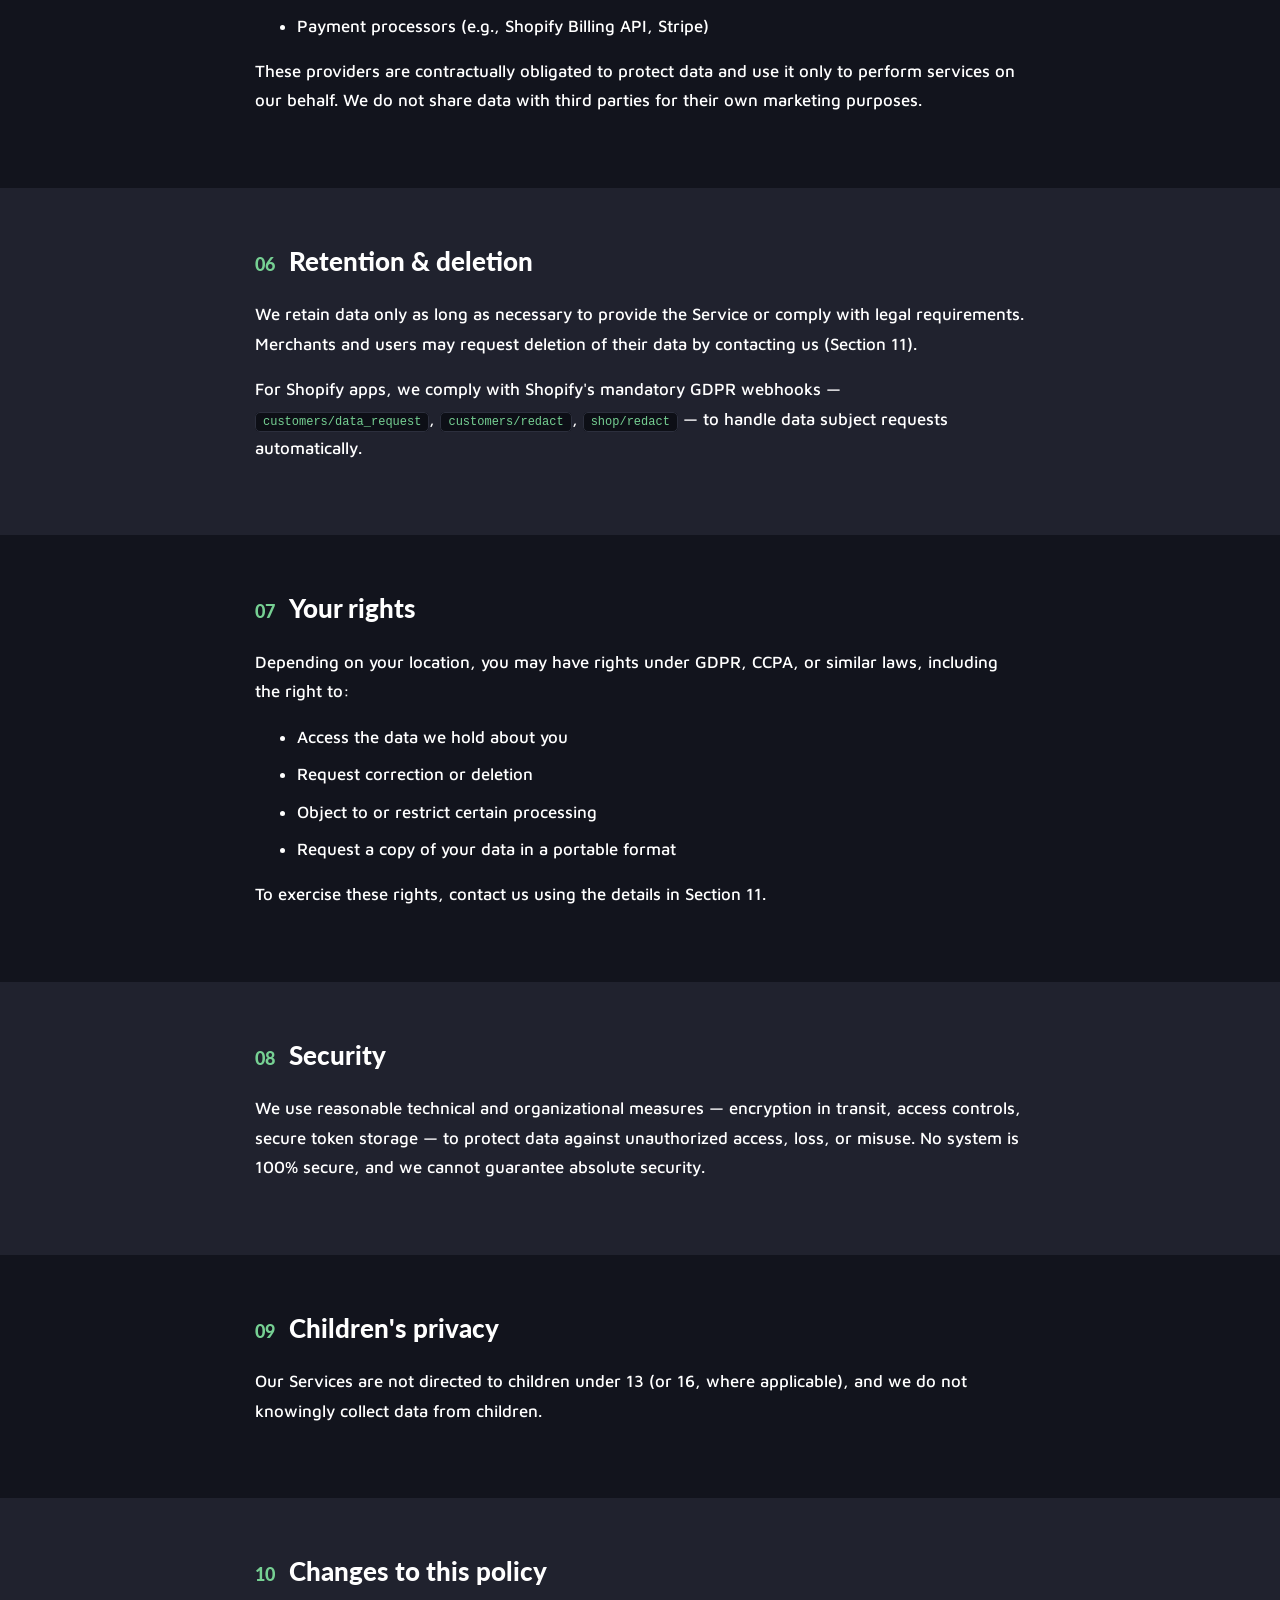
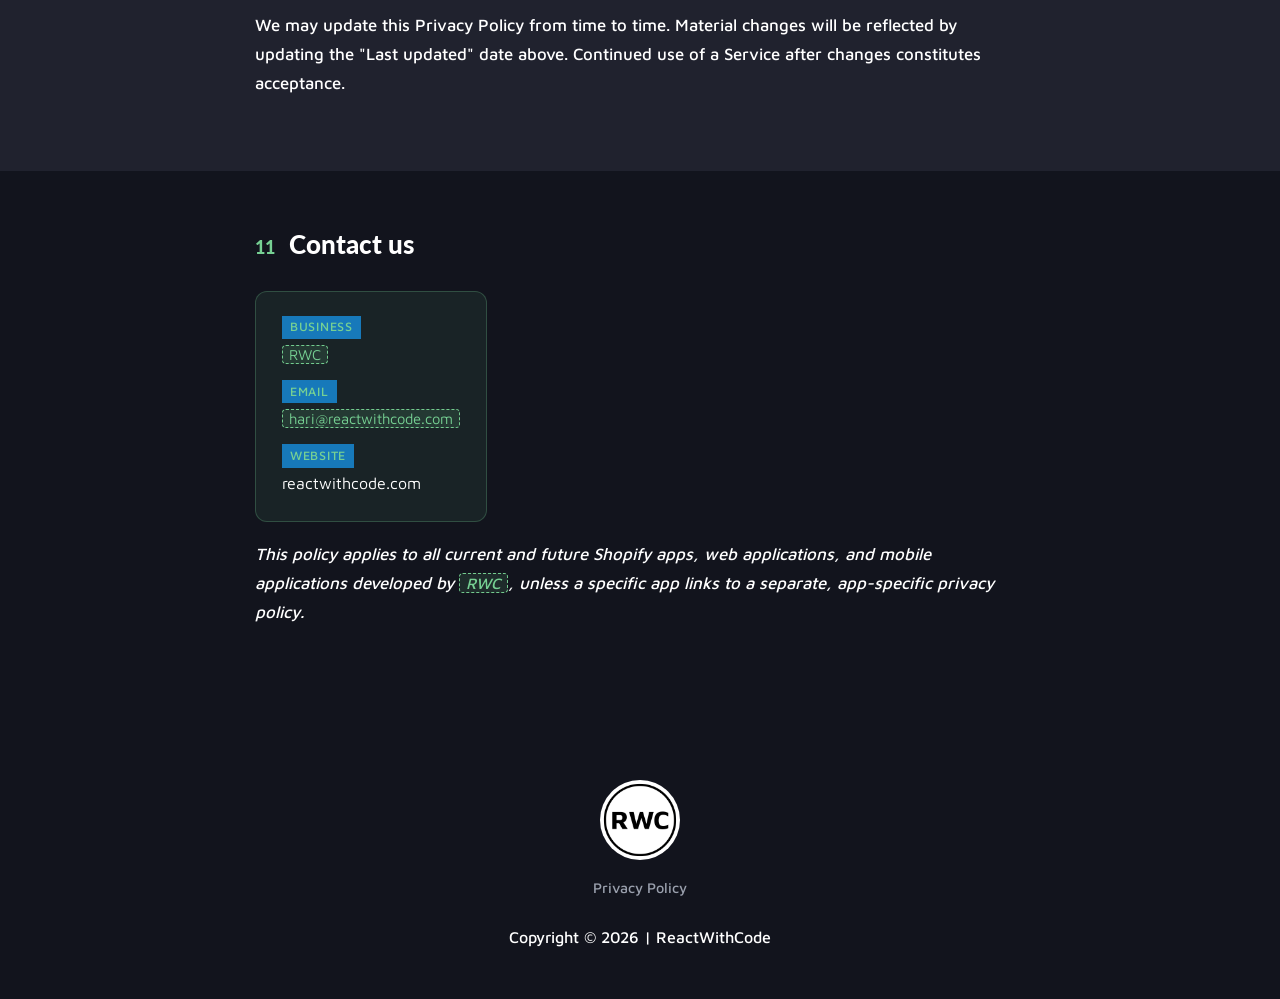
==== commit fcb18dd7: "update privacy policy page" ====
--- a/privacy-policy.html
+++ b/privacy-policy.html
@@ -474,7 +474,7 @@
 						<div class="label" style="margin-top:10px;">Website</div>
 						<div><a href="https://reactwithcode.com">reactwithcode.com</a></div>
 					</div>
-					<p class="policy-note" style="margin-top:18px;">This policy applies to all current and future Shopify apps, web applications, and mobile applications developed by <span class="policy-fill">Your Name / Business Name</span>, unless a specific app links to a separate, app-specific privacy policy.</p>
+					<p class="policy-note" style="margin-top:18px;">This policy applies to all current and future Shopify apps, web applications, and mobile applications developed by <span class="policy-fill">RWC</span>, unless a specific app links to a separate, app-specific privacy policy.</p>
 				</div>
 			</div>
 		</section>
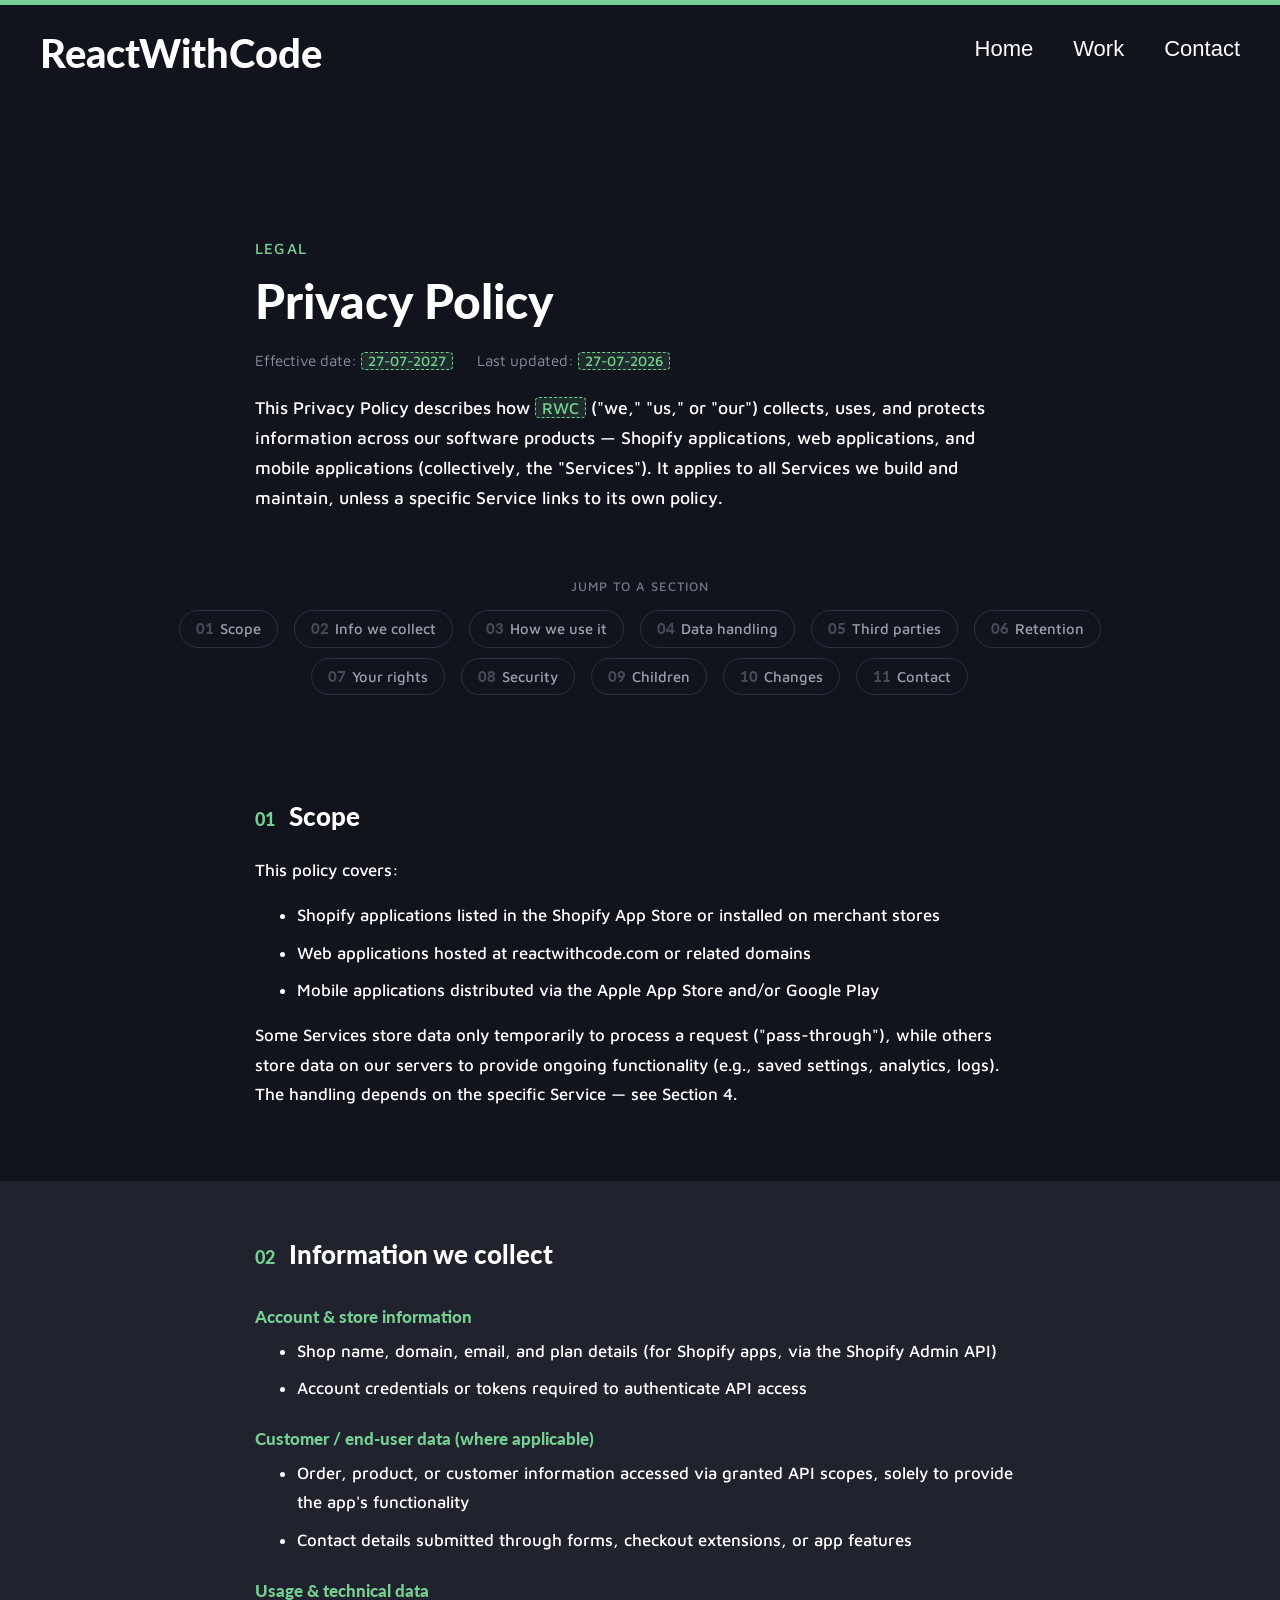
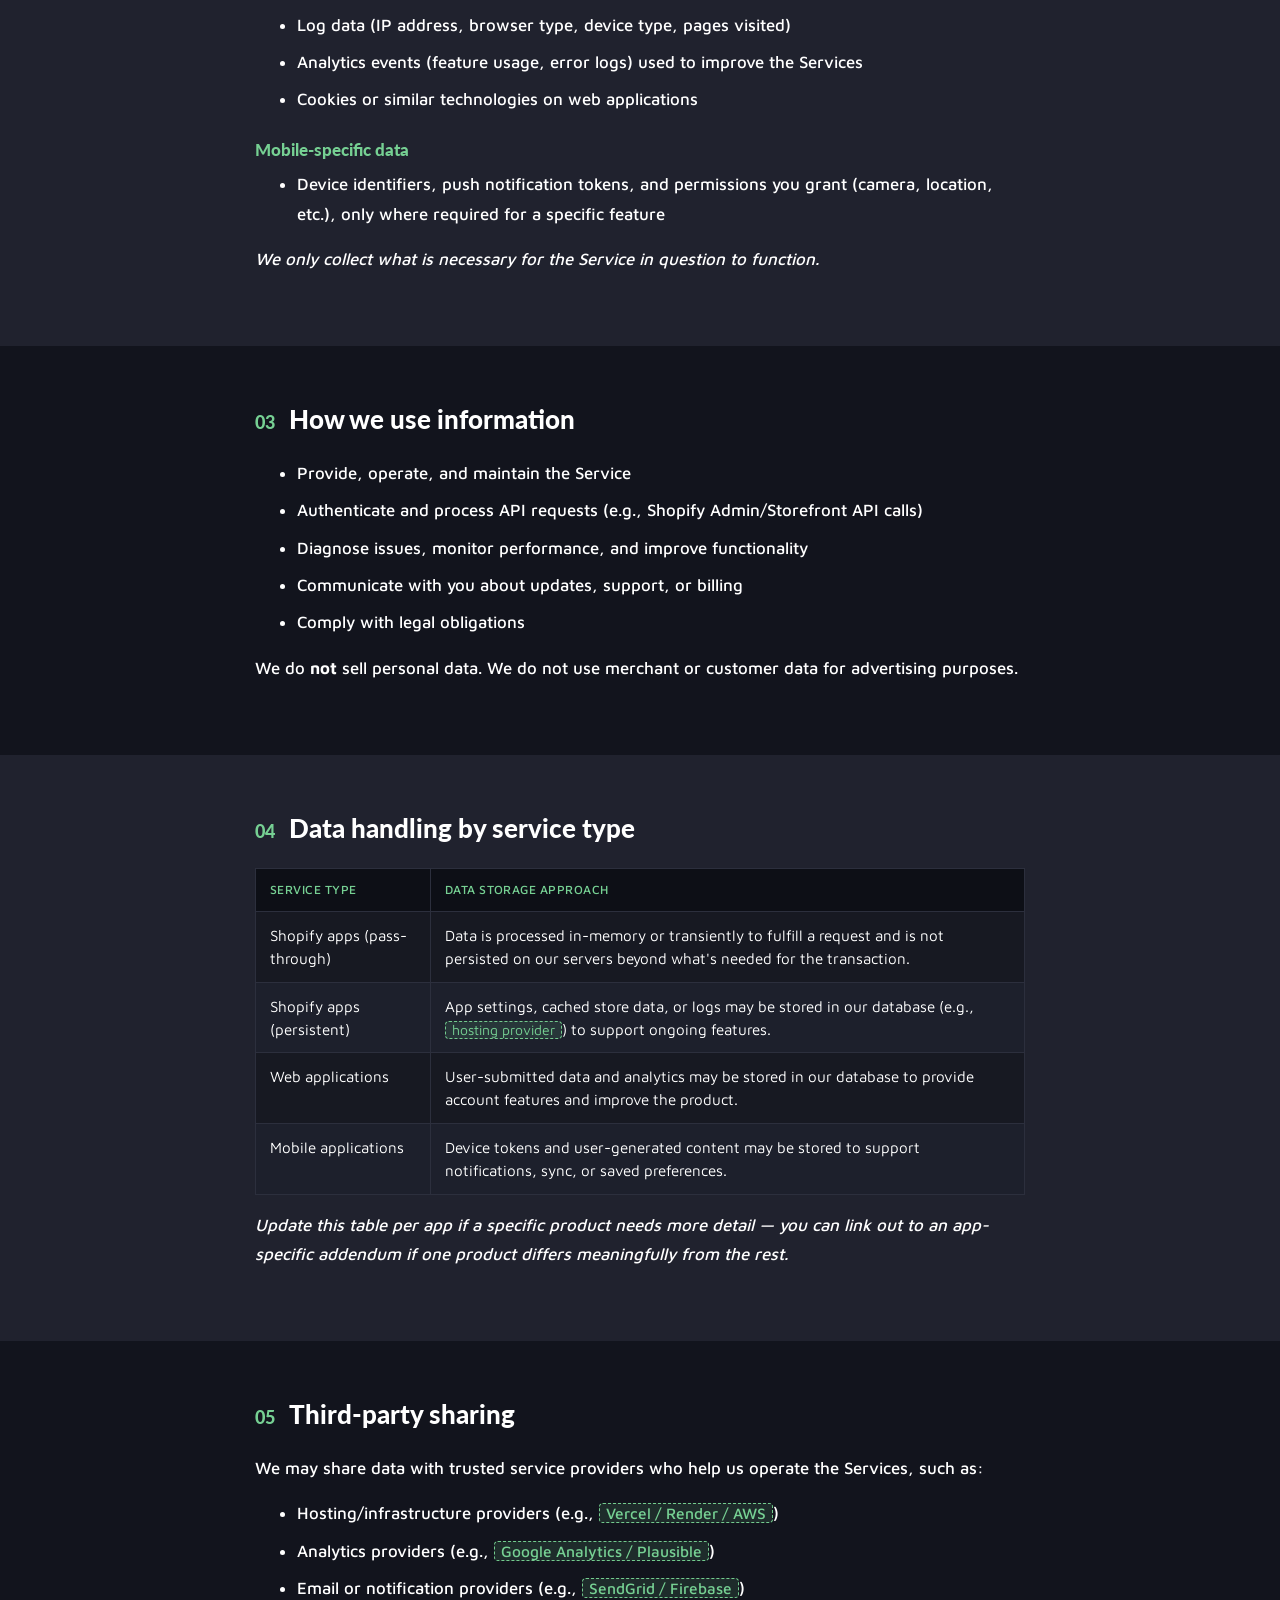
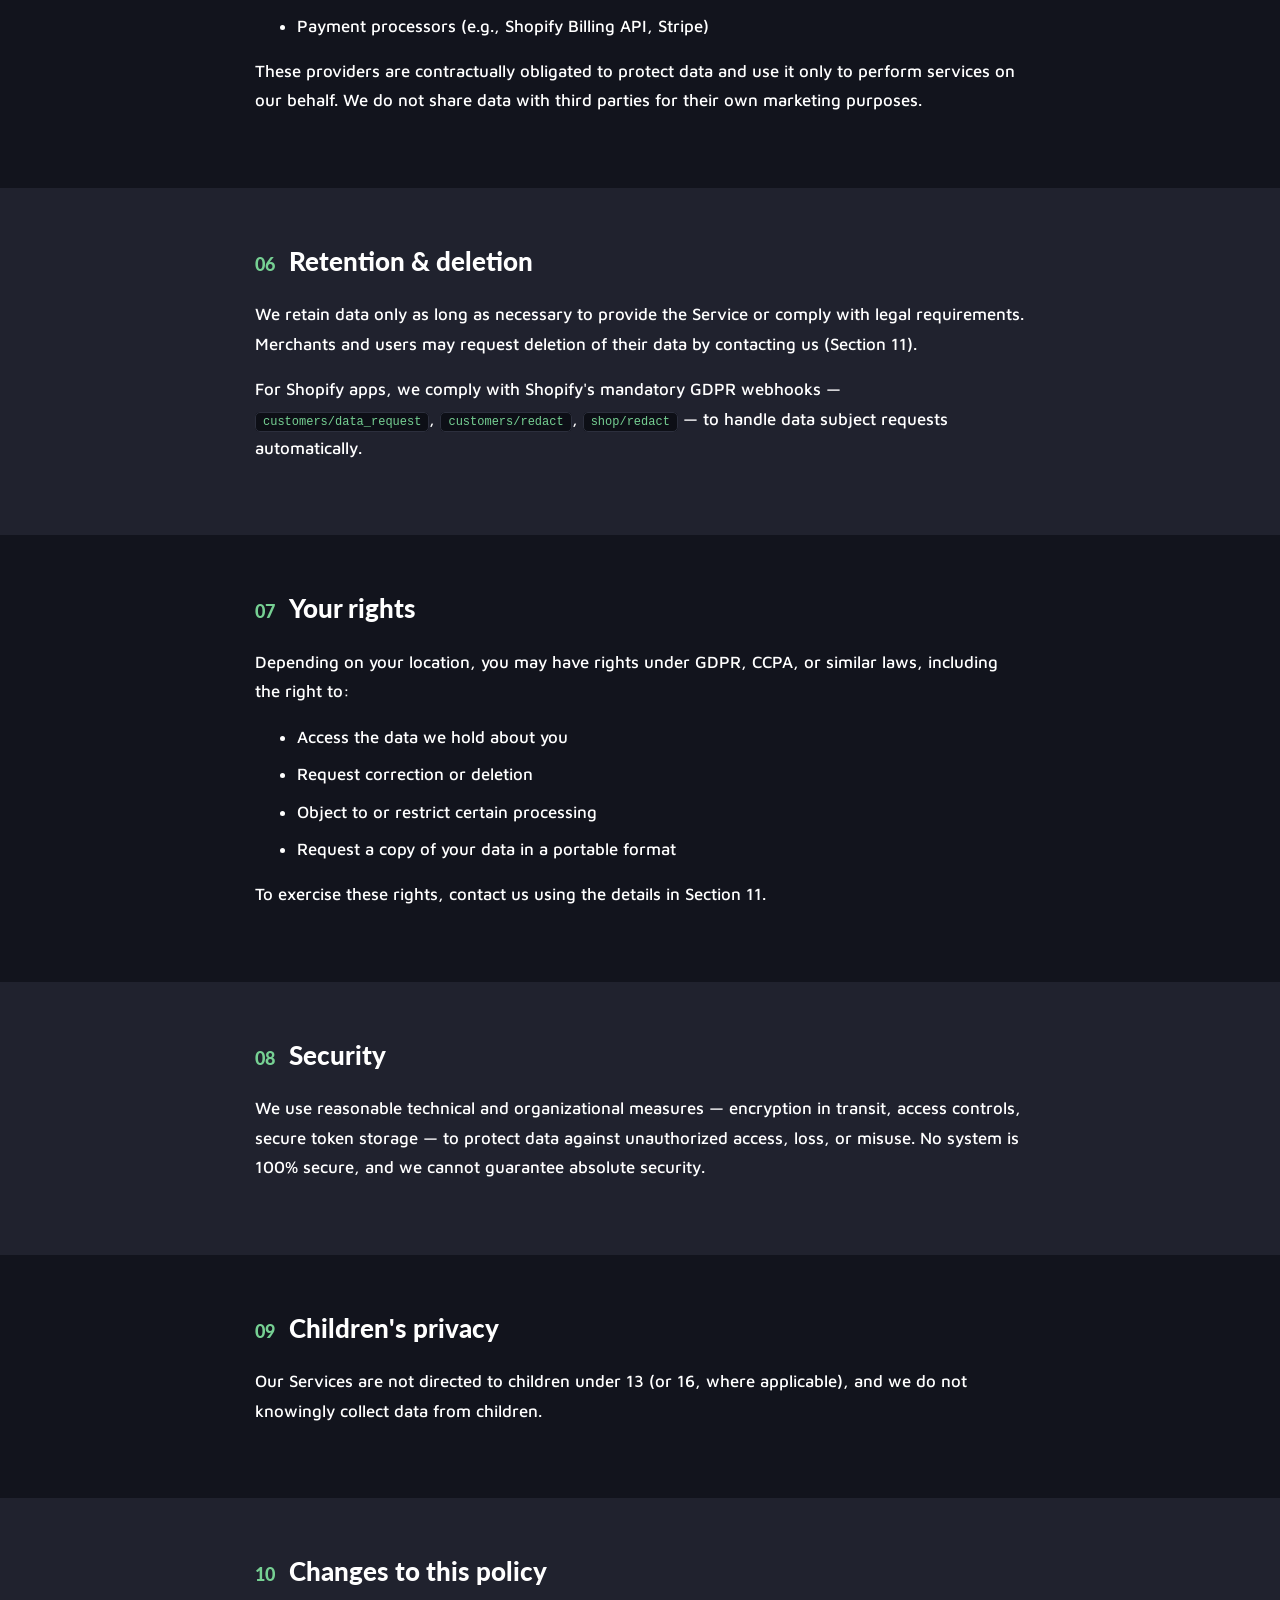
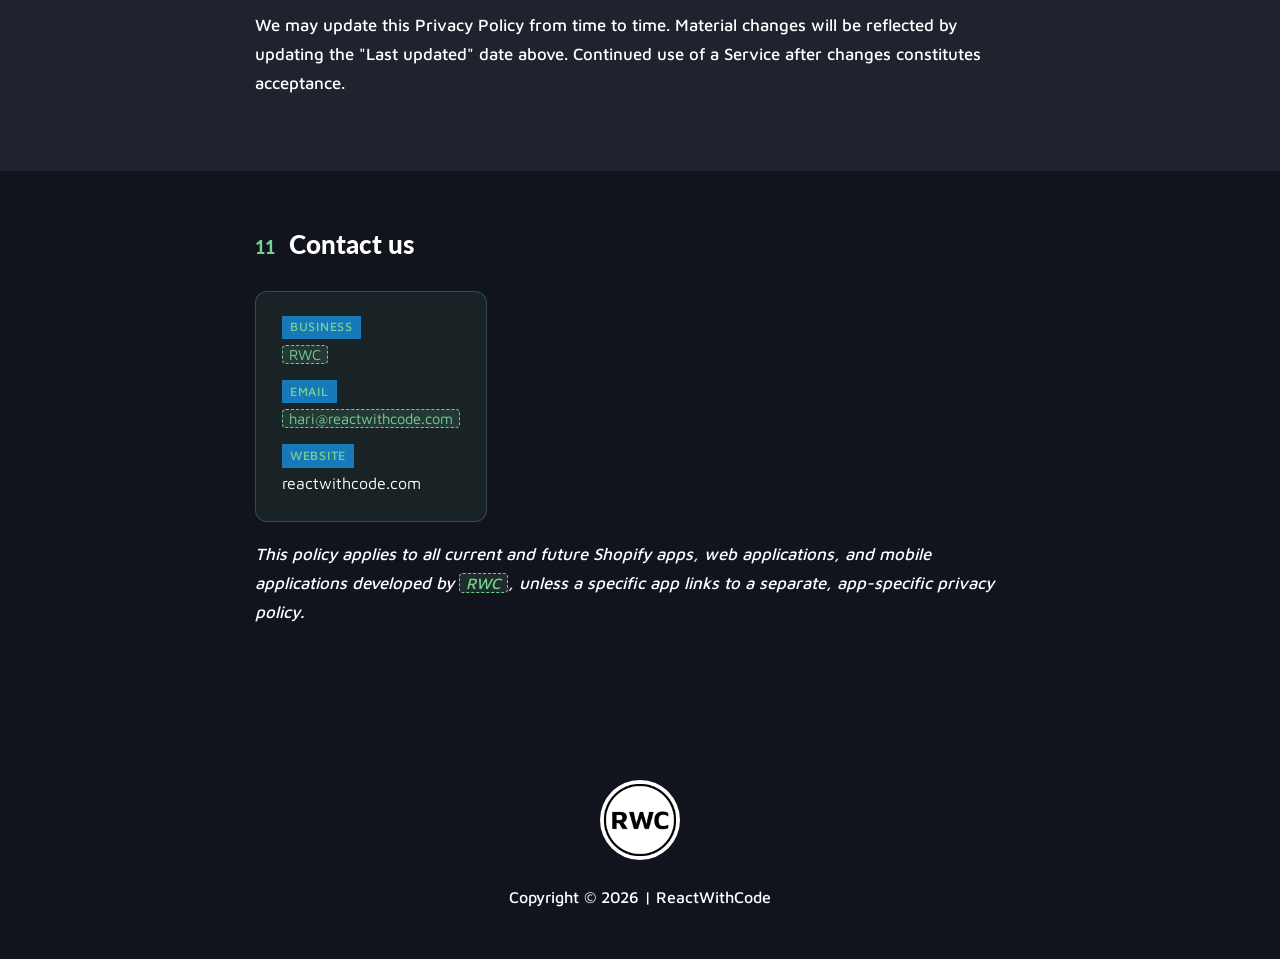
==== commit 94da1beb: "update privacy policy page" ====
--- a/privacy-policy.html
+++ b/privacy-policy.html
@@ -174,19 +174,27 @@
 			border-collapse: collapse;
 			margin-top: 12px;
 			font-size: .95em;
+			background-color: #171922;
+		}
+		table.policy-matrix tbody tr{
+			background-color: #171922 !important;
+		}
+		table.policy-matrix tbody tr:nth-child(even){
+			background-color: #1d202c !important;
 		}
 		table.policy-matrix th, table.policy-matrix td{
 			border: 1px solid #2c2f3d;
 			padding: 12px 14px;
 			text-align: left;
 			vertical-align: top;
-			color: #fff;
-			font-family: "Maven Pro", sans-serif;
+			color: #fff !important;
+			font-family: "Maven Pro", sans-serif;
+			background-color: transparent;
 		}
 		table.policy-matrix th{
-			background: #0d0f16;
-			font-weight: 500;
-			color: #76D093;
+			background-color: #0d0f16 !important;
+			font-weight: 500;
+			color: #76D093 !important;
 			font-size: .8em;
 			text-transform: uppercase;
 			letter-spacing: .04em;
@@ -376,7 +384,7 @@
 							</tr>
 							<tr>
 								<td>Shopify apps (persistent)</td>
-								<td>App settings, cached store data, or logs may be stored in our database (e.g., <span class="policy-fill">www.railway.com</span>) to support ongoing features.</td>
+								<td>App settings, cached store data, or logs may be stored in our database (e.g., <span class="policy-fill">hosting provider</span>) to support ongoing features.</td>
 							</tr>
 							<tr>
 								<td>Web applications</td>
@@ -483,9 +491,6 @@
 			<div class="row text-center">
 				<div class="small-12 medium-6 medium-offset-3 columns">
 					<img src="assets/images/RWC-logo.png" alt="ReactWithCode Logo" class="footer-logo">
-                    <div class="footer-links">
-						<a href="/privacy-policy.html">Privacy Policy</a>
-					</div>
 					<p id="copyright">Copyright &copy; 2026 | ReactWithCode</p>
 				</div>
 			</div>
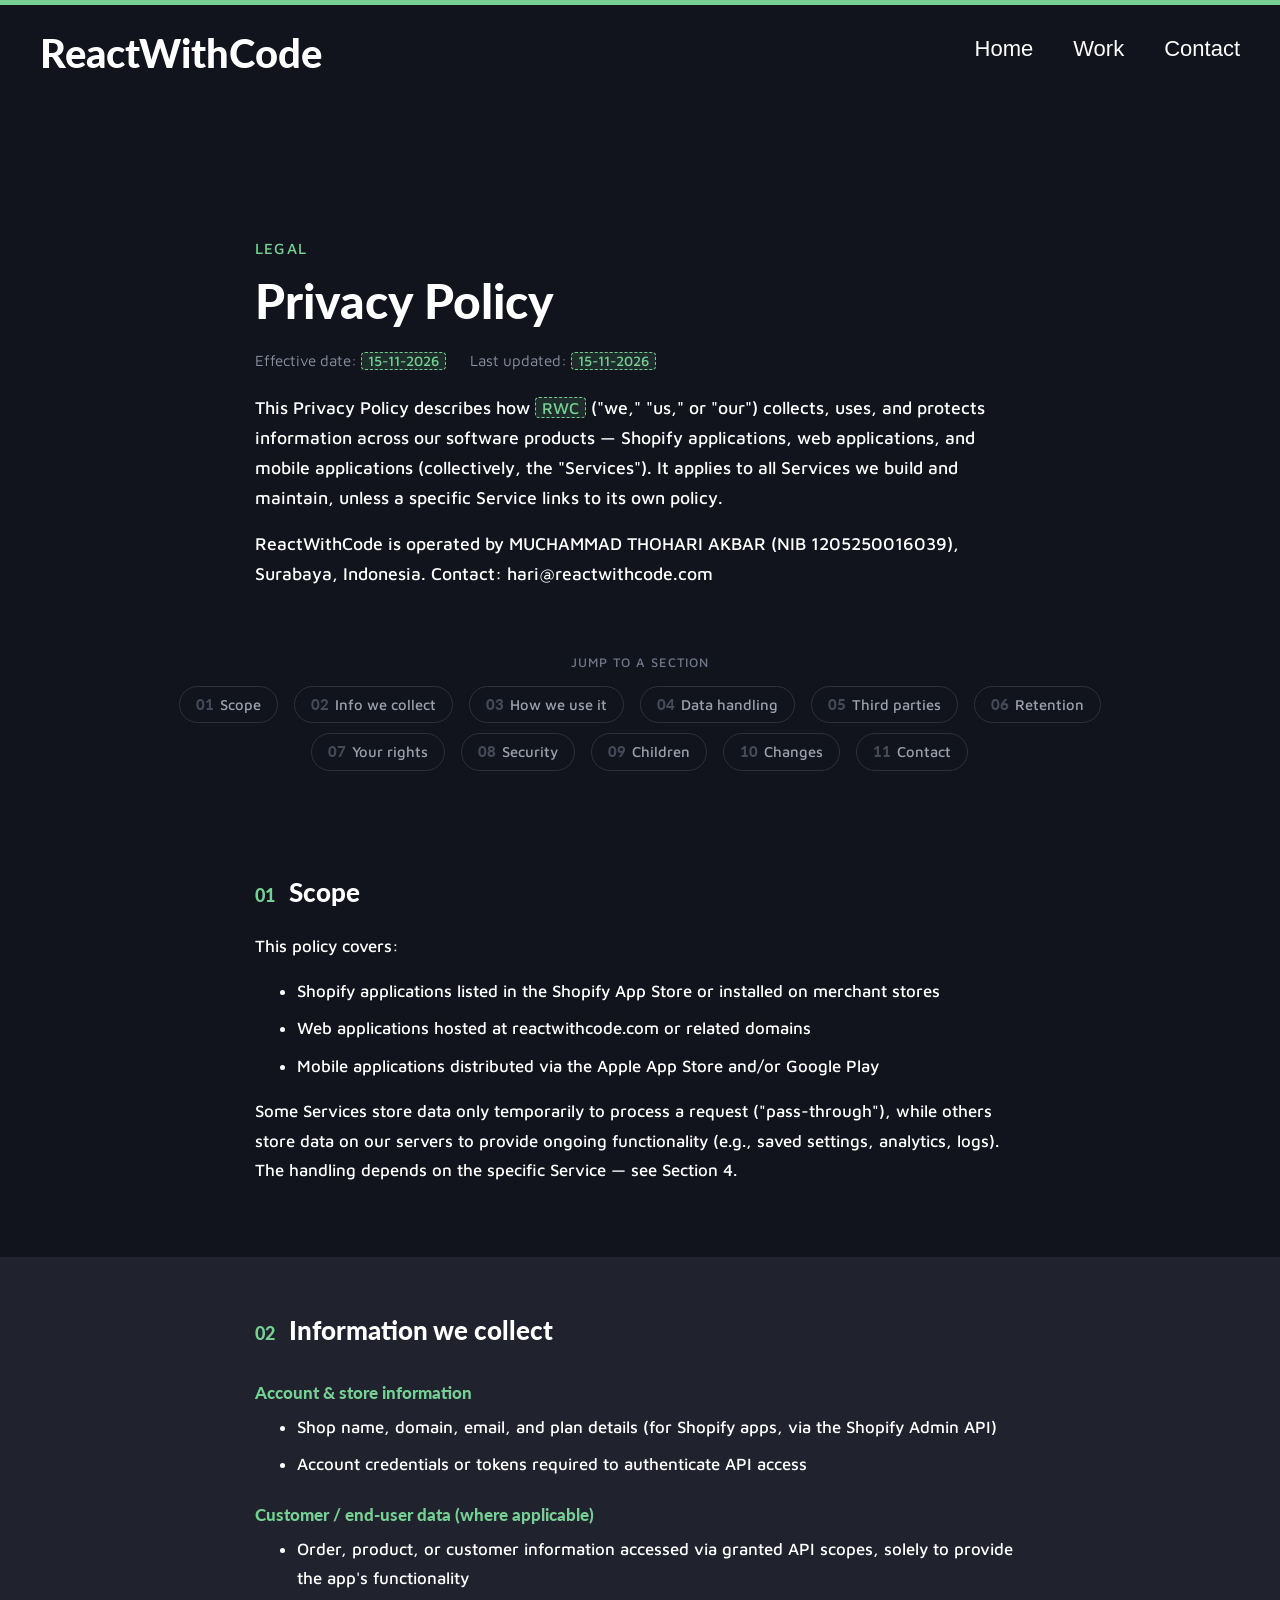
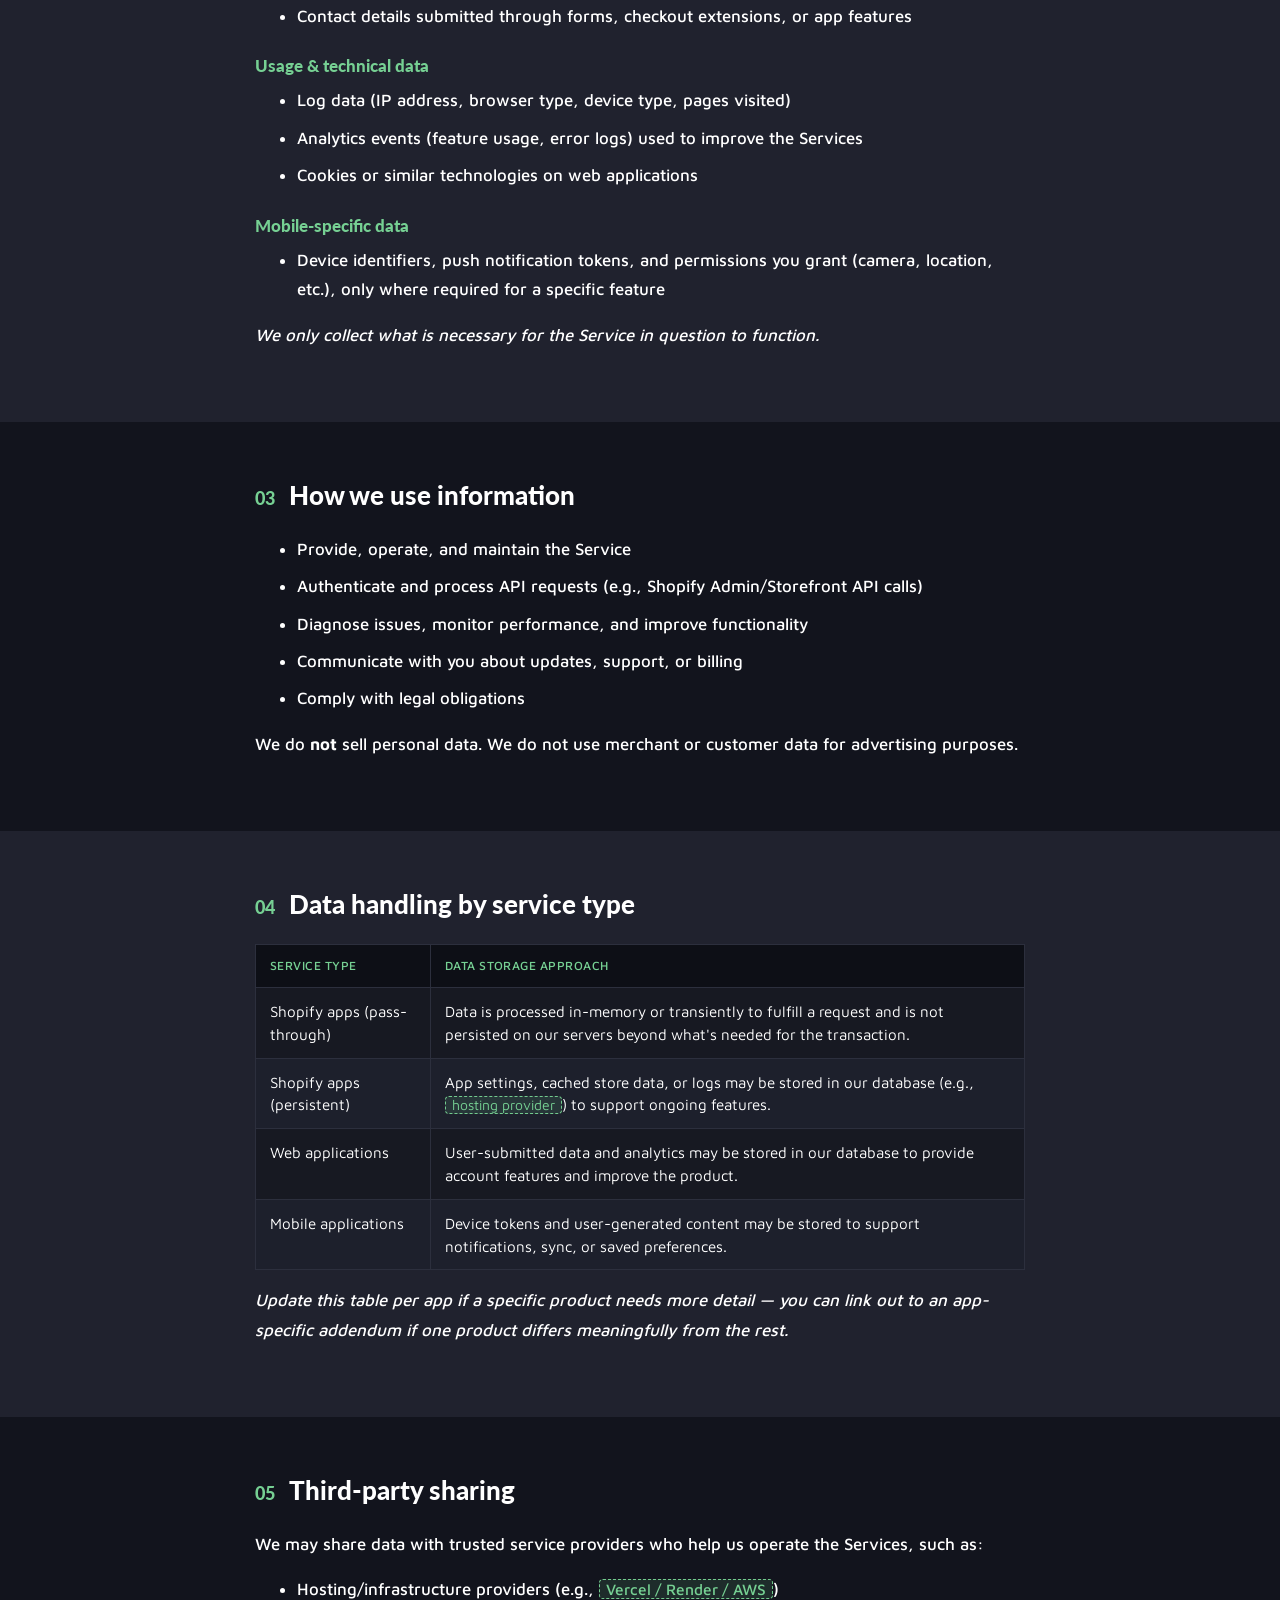
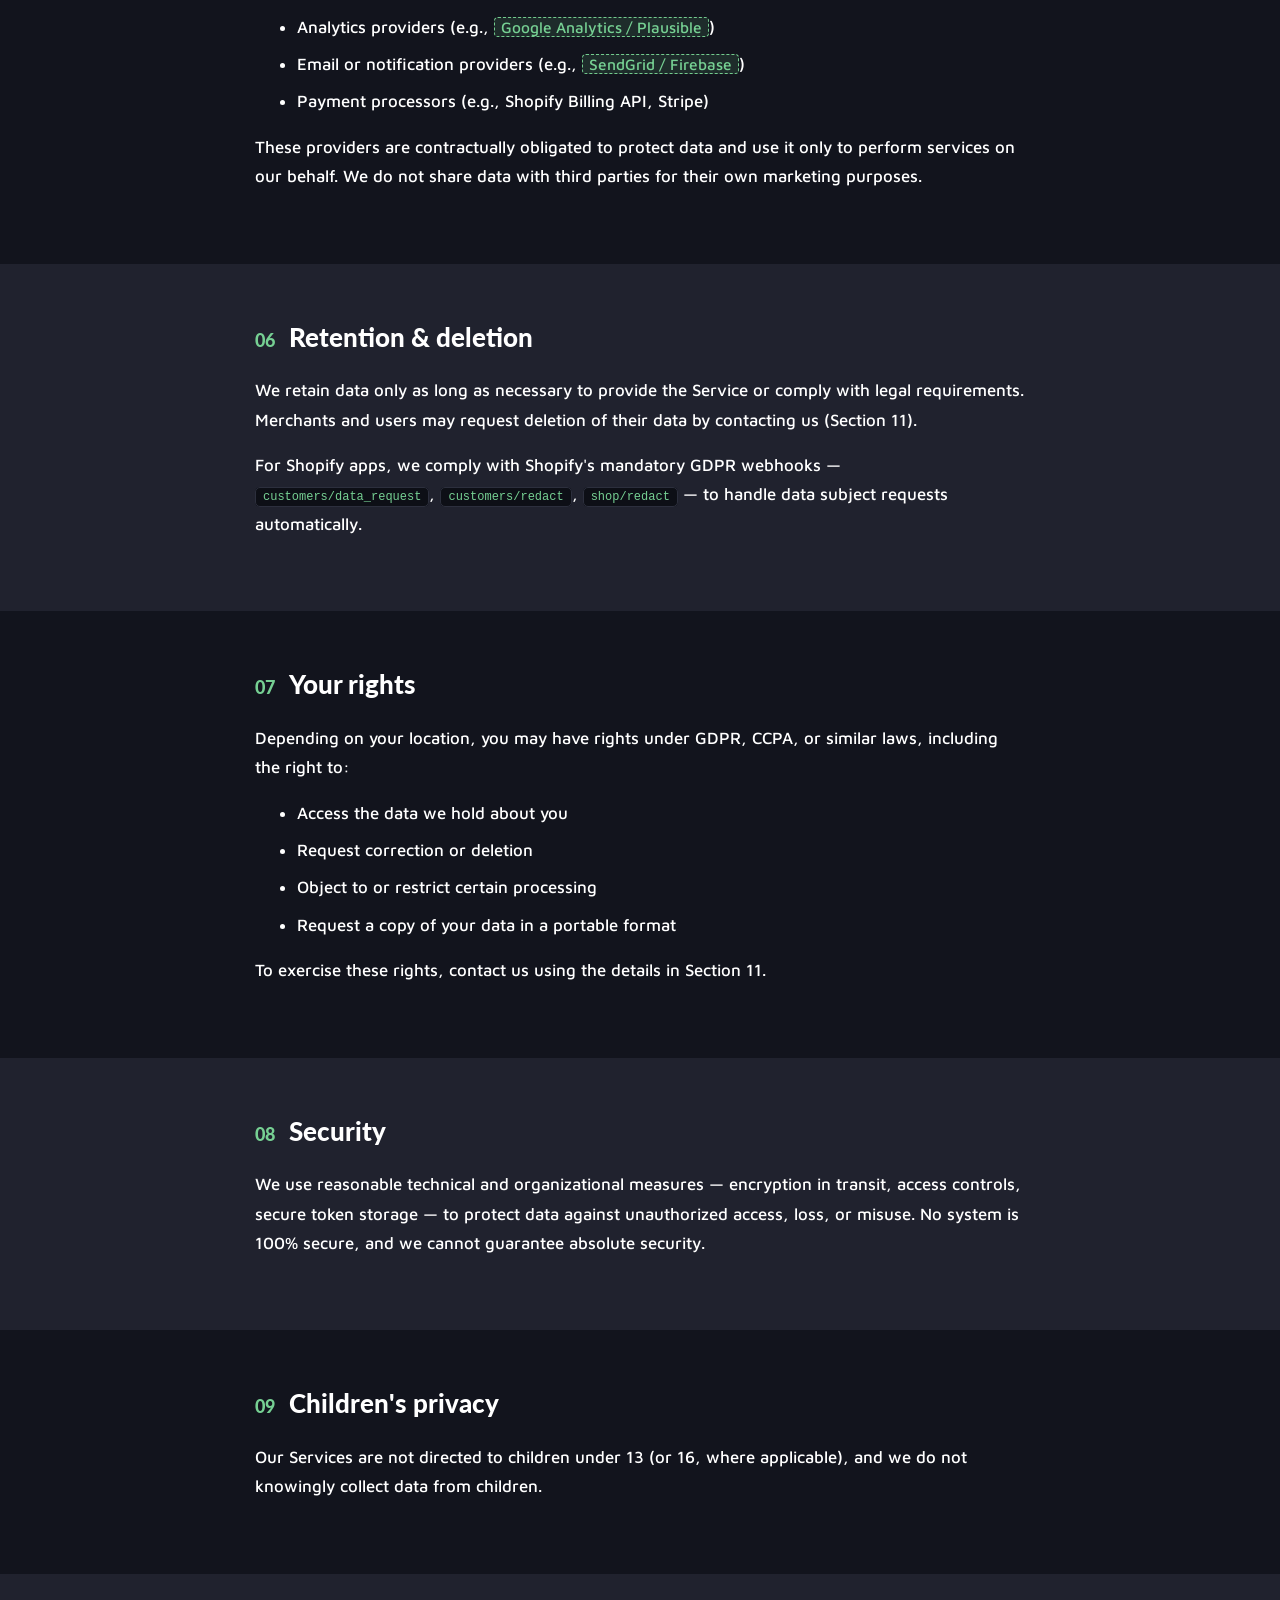
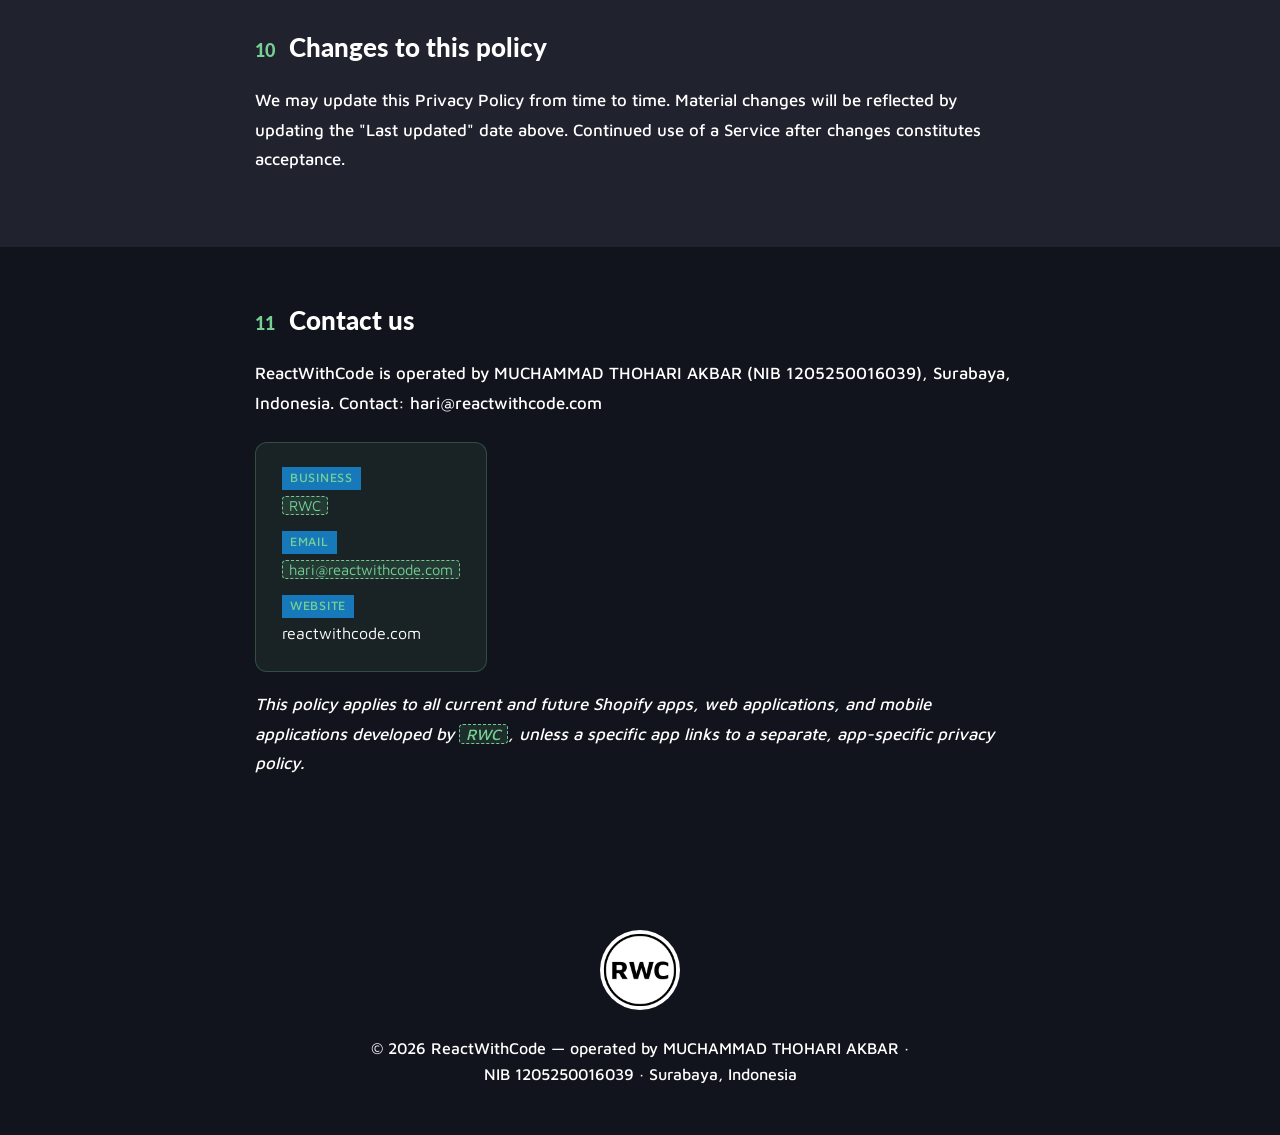
==== commit 6c24b8d3: "Add NIB" ====
--- a/privacy-policy.html
+++ b/privacy-policy.html
@@ -269,8 +269,8 @@
 					<div class="eyebrow">Legal</div>
 					<h1>Privacy Policy</h1>
 					<div class="doc-meta">
-						<span>Effective date: <b><span class="policy-fill">27-07-2027</span></b></span>
-						<span>Last updated: <b><span class="policy-fill">27-07-2026</span></b></span>
+						<span>Effective date: <b><span class="policy-fill">15-11-2026</span></b></span>
+						<span>Last updated: <b><span class="policy-fill">15-11-2026</span></b></span>
 					</div>
 					<p class="intro">
 						This Privacy Policy describes how <span class="policy-fill">RWC</span>
@@ -279,6 +279,7 @@
 						(collectively, the "Services"). It applies to all Services we build and maintain,
 						unless a specific Service links to its own policy.
 					</p>
+					<p class="intro">ReactWithCode is operated by MUCHAMMAD THOHARI AKBAR (NIB 1205250016039), Surabaya, Indonesia. Contact: hari@reactwithcode.com</p>
 				</div>
 			</div>
 		</section>
@@ -474,6 +475,7 @@
 			<div class="row">
 				<div class="small-12 large-8 large-offset-2 columns">
 					<div class="sec-head"><span class="sec-num">11</span><h2>Contact us</h2></div>
+					<p>ReactWithCode is operated by MUCHAMMAD THOHARI AKBAR (NIB 1205250016039), Surabaya, Indonesia. Contact: hari@reactwithcode.com</p>
 					<div class="policy-contact-card">
 						<div class="label">Business</div>
 						<div><span class="policy-fill">RWC</span></div>
@@ -491,7 +493,7 @@
 			<div class="row text-center">
 				<div class="small-12 medium-6 medium-offset-3 columns">
 					<img src="assets/images/RWC-logo.png" alt="ReactWithCode Logo" class="footer-logo">
-					<p id="copyright">Copyright &copy; 2026 | ReactWithCode</p>
+					<p id="copyright">&copy; 2026 ReactWithCode &mdash; operated by MUCHAMMAD THOHARI AKBAR &middot; NIB 1205250016039 &middot; Surabaya, Indonesia</p>
 				</div>
 			</div>
 		</footer>
--- a/assets/styles/styles.css
+++ b/assets/styles/styles.css
@@ -475,66 +475,203 @@
 	margin-bottom: 1em;
 }
 
-/*** teaching ***/
-#teaching {
-	padding: 6em 4em 3em;
-}
-
-#teaching h2 {
-	color: #fff;
-}
-
-#teaching .tag-line {
-	color: #fff;
+/*** process ("How We'll Work Together") ***/
+#process {
+	background-color: #20222E;
+	padding: 6em 4em 5.6em;
+}
+
+#process h2 {
+	color: #fff;
+	margin-bottom: .3em;
+}
+
+#process .tag-line {
+	color: #fff;
+	font-size: 1.2em;
+	margin-bottom: 3em;
+}
+
+.process-row {
+	margin-bottom: 2.5em;
+}
+
+.process-step {
+	margin-bottom: 2em;
+}
+
+.process-number {
+	display: block;
+	color: #76D093;
+	font-family: "Lato", sans-serif;
+	font-weight: 900;
+	font-size: 2.6em;
+	margin-bottom: .1em;
+}
+
+.process-step h3 {
+	color: #fff;
+	margin-bottom: .5em;
+}
+
+.process-step p {
+	color: #d7dae3;
+	font-family: "Maven pro", sans-serif;
+	font-weight: 500;
+	font-size: 1.05em;
+	line-height: 1.5;
+	max-width: 22em;
+	margin: 0 auto;
+}
+
+.process-meta {
+	color: #76D093 !important;
+	font-family: "Maven pro", sans-serif;
+	font-weight: 700 !important;
+	font-size: .8em !important;
+	text-transform: uppercase;
+	letter-spacing: .04em;
+	margin-top: .8em !important;
+}
+
+.process-cta {
+	color: #76D093;
+	font-family: "Maven pro", sans-serif;
+	font-weight: 700;
+	font-size: .9em;
+	text-transform: uppercase;
+	letter-spacing: .04em;
+	text-decoration: none;
+	border-bottom: 1px solid transparent;
+	transition: border-color .3s ease, color .3s ease;
+}
+
+.process-cta:hover {
+	color: #9be0b6;
+	border-bottom-color: #9be0b6;
+	cursor: pointer;
+}
+
+@media only screen and (max-width: 670px) {
+	#process {
+		padding: 4em 2em 3em;
+	}
+}
+
+/*** testimonials ("What Clients Say") ***/
+#testimonials {
+	background-color: #12141D;
+	padding: 6em 4em 5.6em;
+}
+
+#testimonials h2 {
+	color: #fff;
+	margin-bottom: .3em;
+}
+
+#testimonials .testimonials-tagline {
+	color: #76D093;
+	font-family: "Lato", sans-serif;
+	font-weight: 900;
+	font-style: italic;
 	font-size: 1.4em;
-}
-
-#teaching .teaching-domains {
-	height: 500px;
-	width: auto;
-	margin-top: -4em;
-	margin-bottom: 2em;
-}
-
-/* Mobile responsive for teaching section */
+	margin-bottom: 3em;
+}
+
+.testimonials-row {
+	max-width: 78em;
+	margin: 0 auto;
+	display: flex;
+	flex-wrap: wrap;
+	align-items: stretch;
+}
+
+.testimonials-row > [class*="columns"] {
+	display: flex;
+	margin-bottom: 1.6em;
+}
+
+.testimonial-card {
+	background-color: #191b26;
+	border: 1px solid #262838;
+	border-radius: 14px;
+	padding: 2.2em 2em;
+	width: 100%;
+	box-sizing: border-box;
+	display: flex;
+	flex-direction: column;
+	transition: border-color .3s ease, transform .3s ease;
+}
+
+.testimonial-quote {
+	flex-grow: 1;
+}
+
+.testimonial-card:hover {
+	border-color: #76D093;
+	transform: translateY(-3px);
+}
+
+.testimonial-card .quote-mark {
+	display: block;
+	color: #76D093;
+	font-family: Georgia, serif;
+	font-size: 3.4em;
+	line-height: .4;
+	margin-bottom: .4em;
+	opacity: .8;
+}
+
+.testimonial-quote {
+	color: #e8eaf0;
+	font-family: "Maven pro", sans-serif;
+	font-weight: 500;
+	font-style: italic;
+	font-size: 1.1em;
+	line-height: 1.6;
+	margin-bottom: 1.4em;
+}
+
+.testimonial-meta {
+	color: #9fd9b6;
+	font-family: "Maven pro", sans-serif;
+	font-weight: 700;
+	font-size: .8em;
+	text-transform: uppercase;
+	letter-spacing: .03em;
+	margin-bottom: 0;
+}
+
+.testimonial-meta .stars {
+	color: #76D093;
+	letter-spacing: .1em;
+	margin-right: .3em;
+}
+
+.testimonial-meta a {
+	color: #9fd9b6;
+	text-decoration: underline;
+	text-decoration-color: rgba(159, 217, 182, .4);
+}
+
+.testimonial-meta a:hover {
+	color: #fff;
+	text-decoration-color: #fff;
+}
+
 @media only screen and (max-width: 670px) {
-	#teaching {
-		padding: 4em 2em 2em;
-	}
-	
-	#teaching .tag-line {
-		font-size: 1.1em;
-		margin-bottom: 2em;
-	}
-	
-	#teaching .teaching-domains {
-		height: 350px;
-		width: 100%;
-		margin-top: -2em;
-		overflow: hidden;
-		margin-bottom: 2em;
-	}
-}
-
-
-
-
-
-
-
-
-
-
-
-
-
-
-
-
-
-
-
-
+	#testimonials {
+		padding: 4em 2em 3em;
+	}
+
+	#testimonials .testimonials-tagline {
+		font-size: 1.15em;
+	}
+
+	.testimonials-row > [class*="columns"] {
+		margin-bottom: 1.3em;
+	}
+}
 
 /*** Footer Call-to-action ***/
 #footer-cta {
@@ -632,4 +769,960 @@
 }
 #footer .footer-links a:hover{
 	color: #76D093;
-}+}
+
+/*** hero (value statement, proof line, CTAs) ***/
+#about h1.hero-title {
+	color: #fff;
+	font-size: 2.6em;
+	line-height: 1.2;
+	padding-bottom: .3em;
+}
+
+#about .hero-sub {
+	font-size: 1.2em;
+	margin-top: 0;
+}
+
+#about .proof-line {
+	color: #9fd9b6;
+	font-size: 1em;
+	margin-bottom: 1.6em;
+}
+
+#about .proof-line .dot,
+#about .proof-line .placeholder {
+	font-size: 1em;
+	margin: 0 .4em;
+}
+
+#about .cta .cta-button,
+.section-cta .cta-button {
+	display: inline-block;
+	margin: .4em .5em;
+	text-align: center;
+	text-decoration: none;
+}
+
+.section-cta .cta-button {
+	color: #fff;
+}
+
+.cta .cta-whatsapp,
+.section-cta .cta-whatsapp,
+#footer-cta a.cta-whatsapp {
+	background: #25D366;
+}
+
+.cta .cta-whatsapp:hover,
+.cta .cta-whatsapp:focus,
+.section-cta .cta-whatsapp:hover,
+.section-cta .cta-whatsapp:focus,
+#footer-cta a.cta-whatsapp:hover,
+#footer-cta a.cta-whatsapp:focus {
+	background: #fff;
+	color: #1da851;
+}
+
+.cta-note {
+	color: #9aa0ad;
+	font-family: "Maven pro", sans-serif;
+	font-size: .85em;
+	margin: .6em 0 0;
+}
+
+#about .cta-note, #footer-cta .cta-note {
+	font-size: .85em;
+	color: #9aa0ad;
+}
+
+.section-cta {
+	margin-top: 2em;
+}
+
+.placeholder {
+	background: rgba(255, 193, 7, .18);
+	border: 1px dashed #ffc107;
+	border-radius: 4px;
+	padding: 0 .3em;
+	color: #ffd966;
+}
+
+/*** featured testimonial ***/
+#featured-proof {
+	padding: 0 2em 3em;
+}
+
+.featured-testimonial {
+	margin: 0;
+	background-color: #191b26;
+	border: 1px solid #262838;
+	border-left: 4px solid #76D093;
+	border-radius: 14px;
+	padding: 1.8em 2em;
+}
+
+.featured-testimonial .stars {
+	color: #76D093;
+	letter-spacing: .1em;
+}
+
+.featured-testimonial blockquote {
+	color: #e8eaf0;
+	font-family: "Maven pro", sans-serif;
+	font-weight: 500;
+	font-style: italic;
+	font-size: 1.15em;
+	line-height: 1.6;
+	margin: .6em 0 1em;
+	padding: 0;
+	border: 0;
+}
+
+.featured-testimonial figcaption {
+	color: #9fd9b6;
+	font-family: "Maven pro", sans-serif;
+	font-weight: 700;
+	font-size: .85em;
+	text-transform: uppercase;
+	letter-spacing: .03em;
+}
+
+.featured-testimonial a,
+.featured-link a {
+	color: #9fd9b6;
+	text-decoration: underline;
+	text-decoration-color: rgba(159, 217, 182, .4);
+}
+
+.featured-testimonial a:hover,
+.featured-link a:hover {
+	color: #fff;
+}
+
+.featured-link {
+	margin-top: 1.2em;
+	font-family: "Maven pro", sans-serif;
+}
+
+.testimonial-avatar {
+	width: 44px;
+	height: 44px;
+	border-radius: 50%;
+	object-fit: cover;
+	vertical-align: middle;
+	margin-right: .6em;
+}
+
+.testimonial-linkedin {
+	margin-left: .6em;
+}
+
+#testimonials .featured-link {
+	margin-top: 1em;
+}
+
+/*** services ***/
+#who-i-help {
+	background-color: #20222E;
+	padding: 5em 4em 4em;
+}
+
+#who-i-help h2 {
+	color: #fff;
+	margin-bottom: .3em;
+}
+
+#who-i-help .tag-line {
+	color: #fff;
+	font-size: 1.2em;
+	margin-bottom: 2.5em;
+}
+
+.services-row, .pricing-row {
+	max-width: 70em;
+	margin: 0 auto;
+	display: flex;
+	flex-wrap: wrap;
+}
+
+.services-row > [class*="columns"],
+.pricing-row > [class*="columns"] {
+	display: flex;
+	margin-bottom: 1.6em;
+}
+
+.service-card, .price-card {
+	background-color: #191b26;
+	border: 1px solid #262838;
+	border-radius: 14px;
+	padding: 1.8em 1.8em;
+	width: 100%;
+	box-sizing: border-box;
+	transition: border-color .3s ease;
+}
+
+.service-card:hover, .price-card:hover {
+	border-color: #76D093;
+}
+
+.service-card h3, .price-card h3 {
+	color: #fff;
+	font-size: 1.3em;
+	margin-bottom: .5em;
+}
+
+.service-card p, .price-card p {
+	color: #d7dae3;
+	font-family: "Maven pro", sans-serif;
+	font-weight: 500;
+	line-height: 1.5;
+	margin-bottom: .6em;
+}
+
+.service-card .service-for {
+	color: #76D093;
+	font-weight: 700;
+	font-size: .9em;
+	margin-bottom: 0;
+}
+
+/*** case studies ***/
+.platform .region,
+.region {
+	display: inline-block;
+	margin-left: .5em;
+	padding: .1em .7em;
+	border: 1px solid #76D093;
+	border-radius: 20px;
+	color: #76D093;
+	font-size: .85em;
+}
+
+dl.case-study {
+	margin: 0 0 1.4em;
+}
+
+dl.case-study dt {
+	color: #76D093;
+	font-family: "Lato", sans-serif;
+	font-weight: 900;
+	font-size: .8em;
+	text-transform: uppercase;
+	letter-spacing: .05em;
+	margin-top: .8em;
+}
+
+dl.case-study dd {
+	margin: .15em 0 0;
+	line-height: 1.5;
+}
+
+#work .section-cta {
+	margin-top: 1em;
+}
+
+/*** pricing ***/
+#pricing {
+	background-color: #20222E;
+	padding: 5em 4em 4em;
+}
+
+#pricing h2 {
+	color: #fff;
+	margin-bottom: .3em;
+}
+
+#pricing .tag-line {
+	color: #fff;
+	font-size: 1.2em;
+	margin-bottom: 1.5em;
+}
+
+.price-from {
+	color: #9fd9b6 !important;
+}
+
+.price-from strong {
+	color: #fff;
+	font-size: 1.4em;
+}
+
+.price {
+	display: inline-block;
+	min-width: 9.5ch; /* same width for "$400" and "Rp 7.000.000" so nothing jumps */
+}
+
+.price-note {
+	color: #d7dae3;
+	font-family: "Maven pro", sans-serif;
+	max-width: 40em;
+	margin: .5em auto 0;
+}
+
+/*** about me ***/
+#about-me {
+	padding: 5em 4em 4em;
+}
+
+.about-me-row {
+	max-width: 62em;
+	margin: 0 auto;
+	display: flex;
+	flex-wrap: wrap;
+	align-items: center;
+}
+
+#about-me h2 {
+	color: #fff;
+	margin-bottom: .1em;
+}
+
+#about-me p {
+	color: #d7dae3;
+	font-family: "Maven pro", sans-serif;
+	font-weight: 500;
+	font-size: 1.1em;
+	line-height: 1.6;
+}
+
+#about-me .about-location {
+	color: #76D093;
+	font-weight: 700;
+}
+
+#about-me .about-timezone {
+	border-left: 3px solid #76D093;
+	padding-left: 1em;
+}
+
+#about-me a {
+	color: #9fd9b6;
+	text-decoration: underline;
+}
+
+.about-photo {
+	width: 100%;
+	max-width: 18em;
+	height: auto;
+	border-radius: 50%;
+	aspect-ratio: 1 / 1;
+	object-fit: cover;
+}
+
+/*** tech stack ***/
+.other-tools {
+	margin-top: 2em;
+	color: #d7dae3;
+	font-family: "Maven pro", sans-serif;
+}
+
+.other-tools summary {
+	cursor: pointer;
+	color: #76D093;
+	font-weight: 700;
+}
+
+.other-tools p {
+	max-width: 45em;
+	margin: 1em auto 0;
+}
+
+/*** contact form ***/
+#footer-cta .section-cta {
+	margin-top: 1em;
+}
+
+.contact-form-wrap {
+	margin: auto;
+	width: 100%;
+}
+
+.contact-form-wrap .form-fields {
+	margin-bottom: 40px;
+}
+
+.contact-form-wrap input[aria-invalid="true"],
+.contact-form-wrap textarea[aria-invalid="true"] {
+	border-color: #ff6b6b;
+}
+
+.form-status {
+	margin-top: .8em;
+	font-size: 1em !important;
+}
+
+.form-status.is-success { color: #76D093 !important; }
+.form-status.is-error { color: #ff8a8a !important; }
+
+.form-alt a {
+	background: none !important;
+	border-radius: 0 !important;
+	color: #9fd9b6 !important;
+	text-decoration: underline;
+}
+
+/*** footer links ***/
+#footer .footer-links a + a {
+	margin-left: 1em;
+}
+
+/*** floating WhatsApp button ***/
+.wa-float {
+	position: fixed;
+	right: max(20px, env(safe-area-inset-right));
+	bottom: max(20px, env(safe-area-inset-bottom));
+	z-index: 2147483000;
+	display: flex;
+	align-items: center;
+	justify-content: center;
+	width: 56px;
+	height: 56px;
+	border-radius: 50%;
+	background: #25D366;
+	box-shadow: 0 4px 12px rgba(0, 0, 0, .35);
+	text-decoration: none;
+	transition: transform .2s ease;
+}
+
+.wa-float:hover {
+	transform: scale(1.08);
+}
+
+.wa-float:focus-visible {
+	outline: 3px solid #fff;
+	outline-offset: 3px;
+	box-shadow: 0 0 0 6px #12141D, 0 4px 12px rgba(0, 0, 0, .35);
+}
+
+.wa-float::after {
+	content: "";
+	position: absolute;
+	inset: 0;
+	border-radius: 50%;
+	border: 2px solid #25D366;
+	opacity: 0;
+	animation: wa-pulse 3s ease-out infinite;
+	pointer-events: none;
+}
+
+@keyframes wa-pulse {
+	0% { transform: scale(1); opacity: .5; }
+	70%, 100% { transform: scale(1.5); opacity: 0; }
+}
+
+.wa-float-label {
+	display: none;
+}
+
+@media (hover: hover) and (min-width: 768px) {
+	.wa-float-label {
+		display: block;
+		position: absolute;
+		right: calc(100% + 10px);
+		white-space: nowrap;
+		background: #12141D;
+		color: #fff;
+		font-family: "Maven pro", sans-serif;
+		font-size: .85rem;
+		padding: .4em .8em;
+		border-radius: 6px;
+		opacity: 0;
+		pointer-events: none;
+		transition: opacity .2s ease;
+	}
+
+	.wa-float:hover .wa-float-label,
+	.wa-float:focus-visible .wa-float-label {
+		opacity: 1;
+	}
+}
+
+@media (prefers-reduced-motion: reduce) {
+	.wa-float::after { animation: none; display: none; }
+	.wa-float { transition: none; }
+}
+
+/* mobile: smaller button, spare room so it doesn't sit on footer links, and
+   step aside while a form field is being filled in */
+@media only screen and (max-width: 670px) {
+	.wa-float {
+		width: 52px;
+		height: 52px;
+	}
+
+	#footer {
+		padding-bottom: calc(5em + env(safe-area-inset-bottom));
+	}
+
+	body:has(#contact-form :focus) .wa-float {
+		opacity: 0;
+		pointer-events: none;
+	}
+
+	#contact-form input,
+	#contact-form select,
+	#contact-form textarea {
+		scroll-margin-bottom: 90px;
+	}
+
+	#about h1.hero-title { font-size: 1.9em; }
+	#who-i-help, #pricing, #about-me { padding: 4em 1.5em 3em; }
+	#featured-proof { padding: 0 1.5em 2.5em; }
+	#footer-cta { padding-left: 1.5em; padding-right: 1.5em; }
+	.about-photo { max-width: 12em; margin-bottom: 1.5em; }
+}
+
+/* section-level CTAs reuse the hero button look */
+.section-cta .cta-button {
+	background: #73CB8E;
+	border-radius: 50px;
+	text-transform: uppercase;
+}
+
+.section-cta .cta-button:hover,
+.section-cta .cta-button:focus {
+	background-color: #fff;
+	color: #73CB8E;
+}
+
+dl.case-study dd {
+	color: #d7dae3;
+	font-family: "Maven pro", sans-serif;
+	font-weight: 500;
+}
+
+#about .proof-line .upwork-rating {
+	font-size: 1em;
+	font-weight: 700;
+	color: #76D093;
+}
+
+/*** pricing cards: one clear action per card ***/
+.price-card {
+	display: flex;
+	flex-direction: column;
+}
+
+.price-card .price-desc {
+	color: #fff;
+	font-size: 1.05em;
+}
+
+.price-includes {
+	list-style: none;
+	margin: .4em 0 1.6em;
+	padding: 0;
+	flex-grow: 1;
+}
+
+.price-includes li {
+	position: relative;
+	padding-left: 1.5em;
+	margin-bottom: .5em;
+	color: #d7dae3;
+	font-family: "Maven pro", sans-serif;
+	font-weight: 500;
+	line-height: 1.4;
+}
+
+.price-includes li::before {
+	content: "\2713";
+	position: absolute;
+	left: 0;
+	color: #76D093;
+	font-weight: 900;
+}
+
+.price-actions {
+	text-align: center;
+}
+
+.price-card .price-cta {
+	display: block;
+	width: 100%;
+	box-sizing: border-box;
+	background: #73CB8E;
+	color: #fff;
+	border-radius: 50px;
+	text-align: center;
+	text-transform: uppercase;
+	text-decoration: none;
+}
+
+.price-card .price-cta:hover,
+.price-card .price-cta:focus {
+	background: #fff;
+	color: #73CB8E;
+}
+
+.price-alt {
+	display: inline-block;
+	margin-top: .9em;
+	color: #9fd9b6;
+	font-family: "Maven pro", sans-serif;
+	font-size: .9em;
+	text-decoration: underline;
+}
+
+.price-alt:hover { color: #fff; }
+
+.price-reassure {
+	color: #76D093;
+	font-family: "Lato", sans-serif;
+	font-weight: 900;
+	margin-top: .5em;
+}
+
+.price-note {
+	font-size: .9em;
+	color: #9aa0ad;
+}
+
+.price-compare {
+	color: #9aa0ad;
+	font-size: .75em;
+	font-weight: 400;
+	margin-right: .3em;
+}
+
+/* The mobile menu panel waits off-screen at right:-300px. Clip it so it can't
+   widen the page (mobile browsers otherwise zoom out / pan to fit it). */
+html {
+	overflow-x: hidden;
+}
+
+.wrapper {
+	overflow-x: clip;
+}
+
+/*** hero typing animation ***/
+#about [data-typing] .typing-done,
+#about [data-typing] .typing-rest {
+	font-size: 1em;
+	font-weight: inherit;
+}
+
+.typing-rest {
+	visibility: hidden;
+}
+
+.is-typing .typing-done::after {
+	content: "";
+	display: inline-block;
+	width: 2px;
+	height: 1em;
+	margin-left: 2px;
+	vertical-align: -.1em;
+	background: #76D093;
+	animation: typing-caret 0.8s steps(1) infinite;
+}
+
+@keyframes typing-caret {
+	50% { opacity: 0; }
+}
+
+.sr-only {
+	position: absolute;
+	width: 1px;
+	height: 1px;
+	margin: -1px;
+	padding: 0;
+	overflow: hidden;
+	clip: rect(0, 0, 0, 0);
+	white-space: nowrap;
+	border: 0;
+}
+
+/*** conversion hierarchy: Calendly is primary, WhatsApp is secondary ***/
+.cta .cta-whatsapp,
+.section-cta .cta-whatsapp,
+#footer-cta a.cta-whatsapp {
+	background: transparent;
+	border: 2px solid #25D366;
+	color: #25D366;
+}
+
+.cta .cta-whatsapp:hover,
+.cta .cta-whatsapp:focus,
+.section-cta .cta-whatsapp:hover,
+.section-cta .cta-whatsapp:focus,
+#footer-cta a.cta-whatsapp:hover,
+#footer-cta a.cta-whatsapp:focus {
+	background: #25D366;
+	color: #fff;
+}
+
+/* the form is a quiet fallback below the call button */
+.form-intro {
+	margin-top: 2.5em;
+	color: #d7dae3;
+}
+
+#footer-cta .contact-form-wrap button.my-button {
+	background: transparent;
+	border: 2px solid #76D093;
+	color: #76D093;
+}
+
+#footer-cta .contact-form-wrap button.my-button:hover,
+#footer-cta .contact-form-wrap button.my-button:focus {
+	background: #76D093;
+	color: #12141D;
+}
+
+/* who I help */
+.service-card .price-includes {
+	margin-bottom: 1.2em;
+}
+
+.service-link {
+	color: #9fd9b6;
+	font-family: "Maven pro", sans-serif;
+	font-weight: 700;
+	text-decoration: underline;
+}
+
+.service-link:hover,
+.service-link:focus {
+	color: #fff;
+}
+
+/* work */
+.work-group-label {
+	color: #fff;
+	margin: 3em 0 .3em;
+}
+
+.work-placeholder {
+	display: flex;
+	align-items: center;
+	justify-content: center;
+	min-height: 14em;
+	border: 1px dashed #ffc107;
+	border-radius: 14px;
+	background: rgba(255, 193, 7, .06);
+}
+
+/* make sure links and buttons are easy to hit on touch screens */
+.service-link,
+.price-alt,
+.featured-link a {
+	display: inline-block;
+	padding: .5em 0;
+}
+
+/*** hero photo: ring, gentle float, tilted speech bubble ***/
+#about .hero-photo {
+	position: relative;
+	display: inline-block;
+	width: 15em;
+	height: 15em;
+	bottom: 4em; /* lift the circle; the head extends above it */
+	animation: photo-float 6s ease-in-out infinite;
+}
+
+.hero-photo-ring {
+	position: absolute;
+	inset: 0;
+	border-radius: 50%;
+	background: #76D093;
+	transform-origin: 50% 100%;
+	transition: transform .4s cubic-bezier(.34, 1.56, .64, 1);
+}
+
+/* the cutout sits on the circle: head free above it, shoulders clipped to its curve */
+#about .hero-photo img.hero-cutout {
+	position: absolute;
+	left: 0;
+	bottom: 0;
+	z-index: 1;
+	width: 100%;
+	max-width: none;
+	height: auto;
+	clip-path: inset(-80% 0 0 0 round 0 0 7.5em 7.5em);
+	transform-origin: 50% 100%;
+	transition: transform .4s cubic-bezier(.34, 1.56, .64, 1);
+}
+
+#about .hero-photo:hover img.hero-cutout,
+#about .hero-photo:hover .hero-photo-ring {
+	transform: scale(1.04);
+}
+
+#about .hero-bubble {
+	position: absolute;
+	z-index: 2;
+	top: -5.7em;
+	left: 59%;
+	width: 11em;
+	padding: .6em .9em .7em;
+	background: #76D093;
+	border: 3px solid #0b0c12;
+	border-radius: 8px;
+	box-shadow: 4px 4px 0 #0b0c12;
+	color: #12141D;
+	font-family: "Lato", sans-serif;
+	font-weight: 900;
+	font-size: 1.05em;
+	line-height: 1.15;
+	text-align: left;
+	text-decoration: none;
+	transform-origin: 10% 100%;
+	transform: rotate(6deg);
+	animation: bubble-pop .6s cubic-bezier(.34, 1.56, .64, 1) 1.2s both, bubble-wiggle 7s ease-in-out 4s infinite;
+}
+
+#about .hero-bubble::after {
+	content: "";
+	position: absolute;
+	left: 14px;
+	bottom: -14px;
+	border: 7px solid transparent;
+	border-top: 9px solid #0b0c12;
+	border-left-color: #0b0c12;
+}
+
+#about .hero-bubble:hover,
+#about .hero-bubble:focus-visible {
+	background: #fff;
+	animation: bubble-wiggle .6s ease-in-out 1;
+	outline: none;
+}
+
+#about .hero-bubble:focus-visible {
+	box-shadow: 4px 4px 0 #0b0c12, 0 0 0 3px #fff;
+}
+
+#about .hero-bubble-kicker {
+	display: block;
+	font-size: .6em;
+	letter-spacing: .15em;
+	text-transform: uppercase;
+	font-weight: 900;
+	margin-bottom: .15em;
+}
+
+@keyframes photo-float {
+	0%, 100% { transform: translateY(0); }
+	50% { transform: translateY(-6px); }
+}
+
+@keyframes bubble-pop {
+	0% { opacity: 0; transform: scale(.2) rotate(-12deg); }
+	100% { opacity: 1; transform: scale(1) rotate(6deg); }
+}
+
+@keyframes bubble-wiggle {
+	0%, 88%, 100% { transform: rotate(6deg); }
+	91% { transform: rotate(-2deg) scale(1.04); }
+	94% { transform: rotate(9deg) scale(1.04); }
+	97% { transform: rotate(3deg); }
+}
+
+@media (prefers-reduced-motion: reduce) {
+	#about .hero-photo,
+	#about .hero-bubble {
+		animation: none;
+	}
+
+	#about .hero-photo img.hero-cutout,
+	.hero-photo-ring {
+		transition: none;
+	}
+}
+
+@media only screen and (max-width: 670px) {
+	#about .hero-bubble {
+		left: 56%;
+		width: 11em;
+		font-size: .9em;
+	}
+}
+
+/*** hover: a fly buzzes in and lands on the "Psst" bubble ***/
+.hero-fly {
+	position: absolute;
+	z-index: 3;
+	/* resting spot: sitting on the bubble's top edge (the fly rides the bubble's tilt) */
+	left: calc(72% - 13px);
+	top: -17px;
+	opacity: 0;
+	pointer-events: none;
+}
+
+@media (hover: hover) and (prefers-reduced-motion: no-preference) {
+	#about .hero-photo:hover .hero-fly {
+		animation: fly-in 1.7s ease-in-out forwards, fly-twitch 1.6s ease-in-out 1.8s infinite;
+	}
+
+	#about .hero-photo:hover .fly-wing {
+		transform-box: fill-box;
+		transform-origin: 50% 100%;
+		animation: fly-wing .07s linear 0s 24 alternate;
+	}
+}
+
+@keyframes fly-in {
+	0%   { opacity: 0; transform: translate(-9em, 3em) rotate(-20deg); }
+	8%   { opacity: 1; }
+	28%  { transform: translate(-4em, -4em) rotate(30deg); }
+	45%  { transform: translate(3em, -2em) rotate(-40deg); }
+	62%  { transform: translate(5em, -5em) rotate(20deg); }
+	78%  { transform: translate(-2em, -3em) rotate(-25deg); }
+	92%  { transform: translate(.4em, -.8em) rotate(5deg); }
+	100% { opacity: 1; transform: translate(0, 0) rotate(0); }
+}
+
+@keyframes fly-wing {
+	from { transform: rotate(-10deg) scaleY(1); }
+	to   { transform: rotate(10deg) scaleY(.55); }
+}
+
+/* landed: a small rubbing twitch every so often */
+@keyframes fly-twitch {
+	0%, 70%, 100% { transform: translate(0, 0) rotate(0); }
+	78% { transform: translate(0, 1px) rotate(-6deg); }
+	86% { transform: translate(0, -1px) rotate(5deg); }
+}
+
+/* kicker line: "Psst." swaps to "Ow! Fine," once the fly lands on the bubble */
+#about .hero-bubble-kicker {
+	display: grid;
+}
+
+#about .hero-bubble-kicker > span {
+	grid-area: 1 / 1;
+	font-size: 1em;
+	font-weight: 900;
+}
+
+#about .kicker-hover {
+	opacity: 0;
+}
+
+@media (hover: hover) and (prefers-reduced-motion: no-preference) {
+	#about .hero-photo:hover .kicker-default {
+		animation: kicker-out .01s linear 1.7s forwards;
+	}
+
+	#about .hero-photo:hover .kicker-hover {
+		animation: kicker-in .01s linear 1.7s forwards;
+	}
+
+	/* a little jolt as the fly touches down, then back to the wiggle */
+	#about .hero-photo:hover .hero-bubble {
+		animation: bubble-jolt .5s ease-out 1.7s 1 both, bubble-wiggle 7s ease-in-out 3s infinite;
+	}
+}
+
+@keyframes kicker-out { to { opacity: 0; } }
+@keyframes kicker-in { to { opacity: 1; } }
+
+@keyframes bubble-jolt {
+	0%   { transform: rotate(6deg) scale(1); }
+	20%  { transform: rotate(10deg) scale(1.07) translateY(2px); }
+	45%  { transform: rotate(2deg) scale(1.03); }
+	70%  { transform: rotate(8deg) scale(1.02); }
+	100% { transform: rotate(6deg) scale(1); }
+}
